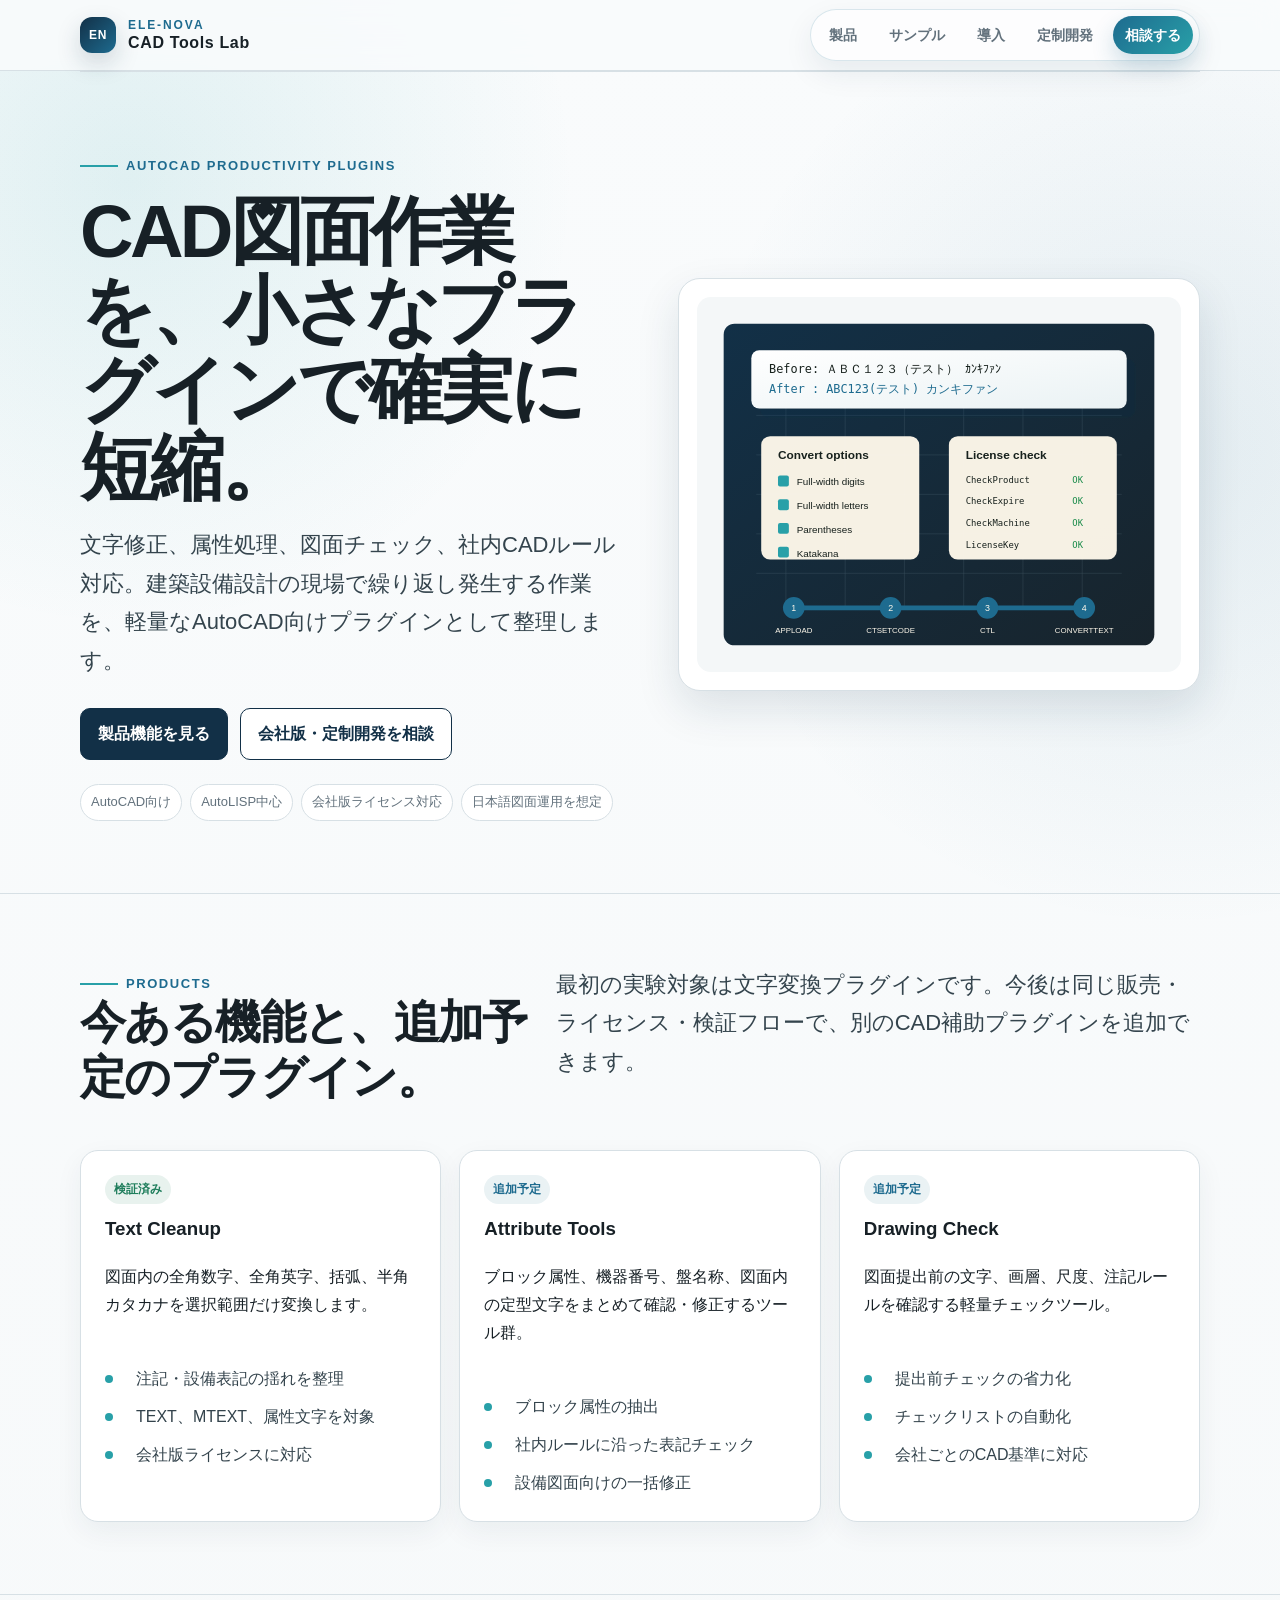
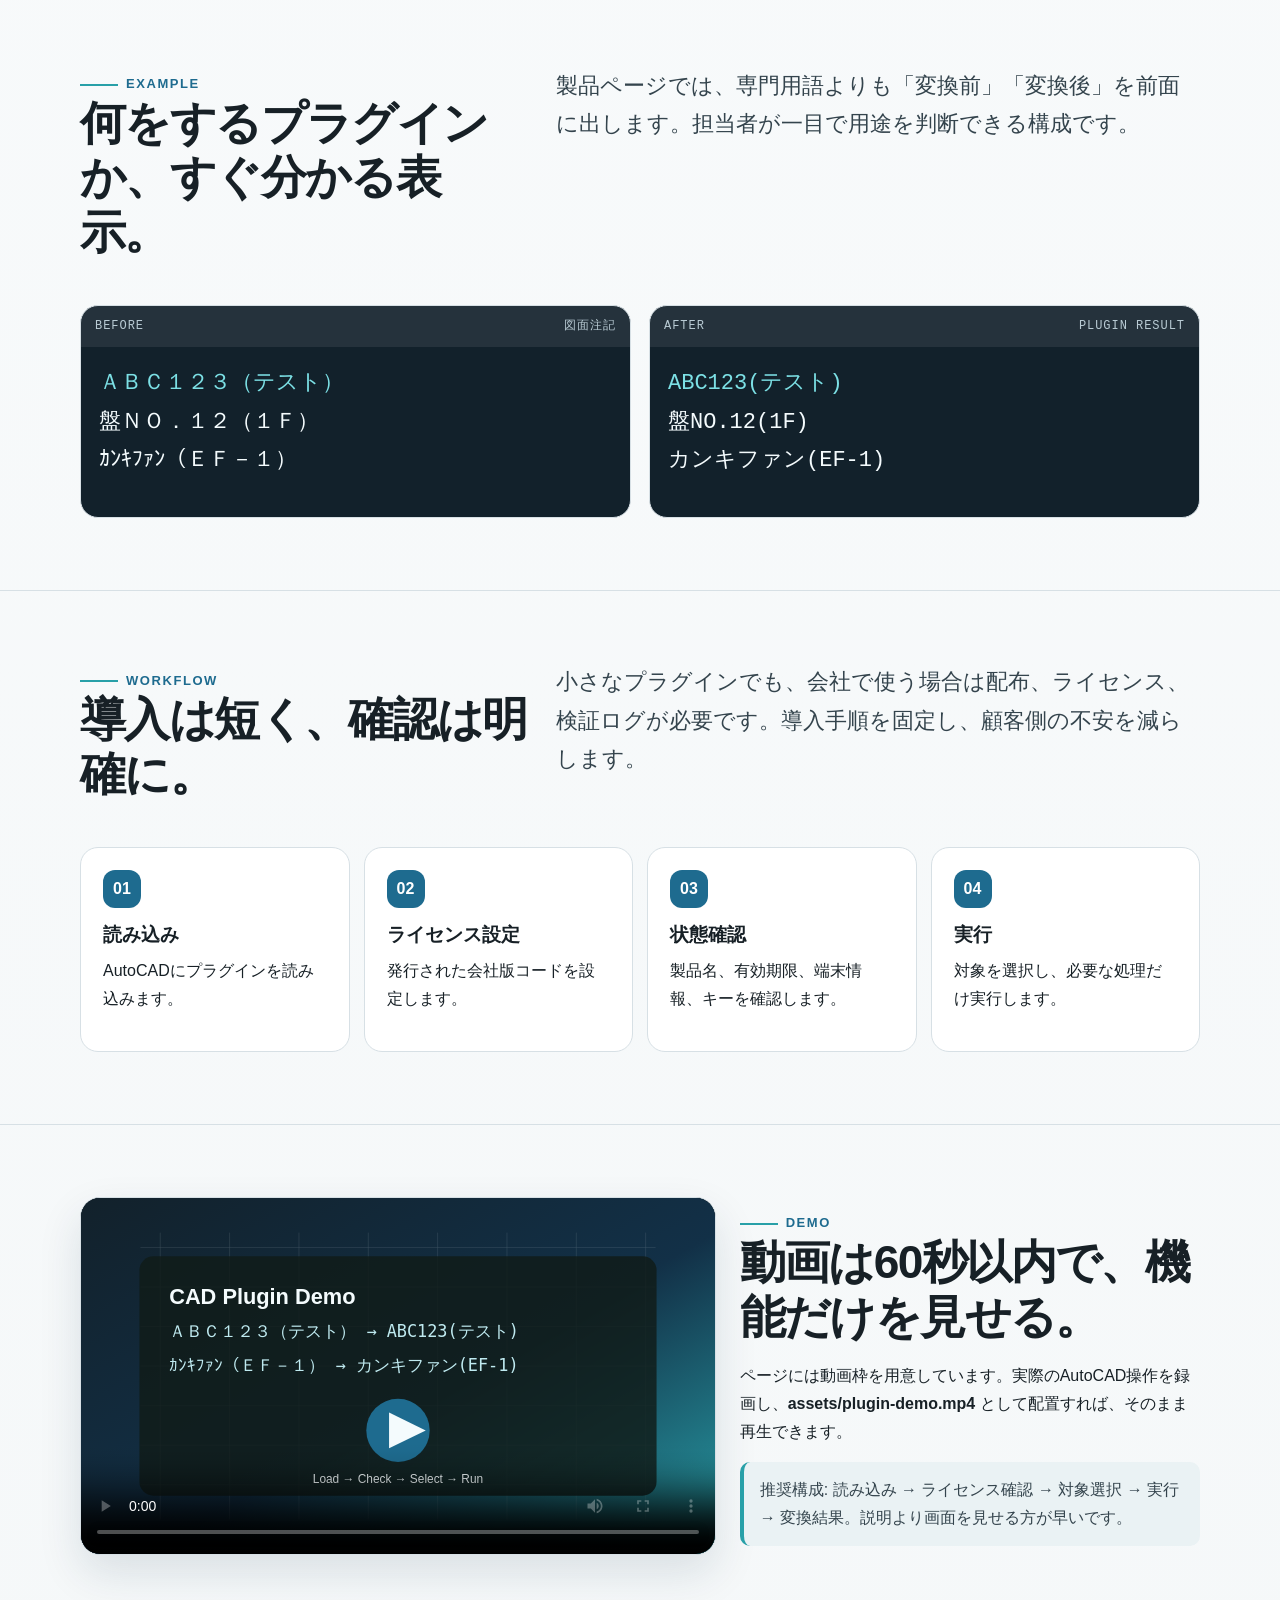
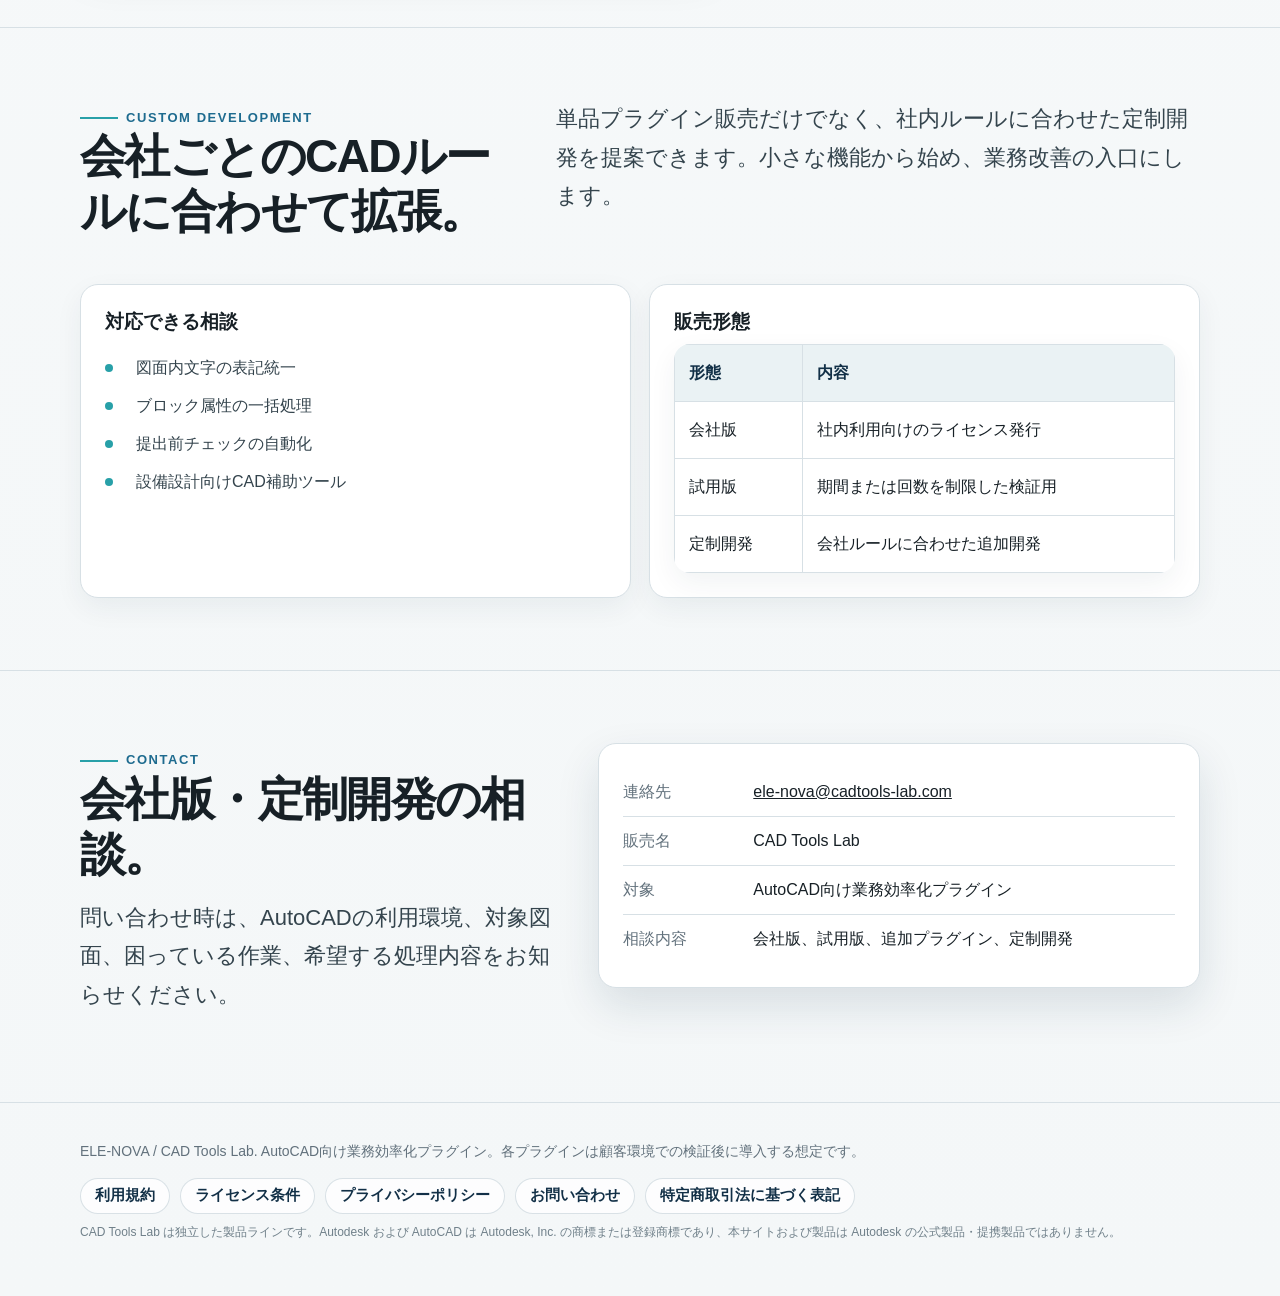
==== index.html @ 41419b88 "Add files via upload" ====
<!doctype html>
<html lang="ja">
<head>
  <meta charset="utf-8">
  <meta name="viewport" content="width=device-width, initial-scale=1">
  <title>CAD Tools Lab | AutoCAD業務効率化プラグイン</title>
  <meta name="description" content="AutoCAD図面作業を効率化する小型プラグイン群。文字変換、属性処理、図面チェック、社内CADルール対応のカスタム開発に対応します。">
  <style>
    :root {
      --bg: #f4f7f8;
      --panel: #ffffff;
      --ink: #172026;
      --muted: #62717c;
      --line: #d7e0e5;
      --navy: #123047;
      --blue: #1e6b8f;
      --cyan: #28a0a8;
      --slate: #23313a;
      --soft: #eaf2f4;
      --ok: #1e7d5b;
      --shadow: 0 18px 44px rgba(18, 48, 71, .12);
    }

    * { box-sizing: border-box; }
    html { scroll-behavior: smooth; }
    body {
      margin: 0;
      color: var(--ink);
      background:
        radial-gradient(circle at 10% 4%, rgba(40, 160, 168, .12), transparent 28rem),
        radial-gradient(circle at 92% 10%, rgba(30, 107, 143, .10), transparent 30rem),
        linear-gradient(180deg, #f9fbfc 0%, var(--bg) 100%);
      font-family: "Yu Gothic", "BIZ UDPGothic", "Hiragino Kaku Gothic ProN", sans-serif;
      line-height: 1.75;
    }

    a { color: inherit; }
    .shell { width: min(1120px, calc(100% - 36px)); margin: 0 auto; }

    header {
      position: sticky;
      top: 0;
      z-index: 10;
      background: rgba(249, 251, 252, .88);
      backdrop-filter: blur(14px);
      border-bottom: 1px solid var(--line);
    }
    .header-inner {
      min-height: 70px;
      display: flex;
      align-items: center;
      justify-content: space-between;
      gap: 20px;
    }
    .brand {
      display: inline-flex;
      align-items: center;
      gap: 12px;
      text-decoration: none;
      font-weight: 800;
      letter-spacing: .04em;
    }
    .mark {
      width: 36px;
      height: 36px;
      display: grid;
      place-items: center;
      color: white;
      background: linear-gradient(135deg, var(--navy), var(--blue));
      border-radius: 12px;
      font-size: 12px;
      box-shadow: 0 10px 24px rgba(18, 48, 71, .18);
    }
    .brand-text {
      display: grid;
      gap: 1px;
      line-height: 1.2;
    }
    .brand-parent {
      color: var(--blue);
      font-size: 12px;
      font-weight: 900;
      letter-spacing: .16em;
      text-transform: uppercase;
    }
    .brand-product {
      color: var(--ink);
      font-size: 16px;
      font-weight: 900;
    }
    nav {
      display: flex;
      align-items: center;
      gap: 8px;
      padding: 6px;
      border: 1px solid rgba(30, 107, 143, .16);
      border-radius: 999px;
      background: rgba(255, 255, 255, .72);
      box-shadow: 0 12px 30px rgba(18, 48, 71, .08);
      font-size: 14px;
    }
    nav a {
      display: inline-flex;
      align-items: center;
      min-height: 34px;
      padding: 7px 12px;
      border-radius: 999px;
      text-decoration: none;
      color: var(--muted);
      font-weight: 800;
      transition: background .16s ease, color .16s ease, box-shadow .16s ease;
    }
    nav a:hover {
      color: var(--navy);
      background: var(--soft);
    }
    nav a.nav-cta {
      color: white;
      background: linear-gradient(135deg, var(--blue), var(--cyan));
      box-shadow: 0 10px 22px rgba(30, 107, 143, .22);
    }
    nav a.nav-cta:hover {
      color: white;
      background: linear-gradient(135deg, var(--navy), var(--blue));
    }

    .hero {
      display: grid;
      grid-template-columns: 1.03fr .97fr;
      gap: 44px;
      align-items: center;
      padding: 76px 0 72px;
    }
    .eyebrow {
      display: inline-flex;
      gap: 8px;
      align-items: center;
      color: var(--blue);
      font-size: 13px;
      font-weight: 800;
      letter-spacing: .12em;
      text-transform: uppercase;
    }
    .eyebrow:before {
      content: "";
      width: 38px;
      height: 2px;
      background: var(--cyan);
    }
    h1 {
      margin: 16px 0 18px;
      font-size: clamp(38px, 5.8vw, 76px);
      line-height: 1.06;
      letter-spacing: -.05em;
    }
    h2 {
      margin: 0 0 18px;
      font-size: clamp(28px, 3.6vw, 48px);
      line-height: 1.18;
      letter-spacing: -.035em;
    }
    h3 { margin: 0 0 8px; line-height: 1.42; }
    p { margin: 0 0 16px; }
    .lead {
      max-width: 720px;
      color: #34444d;
      font-size: clamp(17px, 2vw, 22px);
    }
    .actions {
      display: flex;
      flex-wrap: wrap;
      gap: 12px;
      margin-top: 28px;
    }
    .button {
      display: inline-flex;
      align-items: center;
      justify-content: center;
      min-height: 46px;
      padding: 11px 17px;
      border: 1px solid var(--navy);
      border-radius: 10px;
      text-decoration: none;
      font-weight: 700;
      background: white;
      color: var(--navy);
    }
    .button.primary {
      color: white;
      background: var(--navy);
    }
    .button:hover { box-shadow: var(--shadow); transform: translateY(-1px); }

    .visual {
      padding: 18px;
      border: 1px solid var(--line);
      border-radius: 22px;
      background: var(--panel);
      box-shadow: var(--shadow);
    }
    .visual img { display: block; width: 100%; height: auto; }

    .badges {
      display: flex;
      flex-wrap: wrap;
      gap: 8px;
      margin-top: 24px;
    }
    .badge {
      padding: 6px 10px;
      border: 1px solid var(--line);
      border-radius: 999px;
      background: white;
      color: var(--muted);
      font-size: 13px;
    }

    section {
      padding: 72px 0;
      border-top: 1px solid var(--line);
    }
    .section-head {
      display: grid;
      grid-template-columns: .82fr 1.18fr;
      gap: 28px;
      align-items: start;
      margin-bottom: 28px;
    }
    .grid-3 {
      display: grid;
      grid-template-columns: repeat(3, 1fr);
      gap: 18px;
    }
    .grid-2 {
      display: grid;
      grid-template-columns: repeat(2, 1fr);
      gap: 18px;
    }
    .card {
      padding: 24px;
      border: 1px solid var(--line);
      border-radius: 18px;
      background: var(--panel);
      box-shadow: 0 10px 28px rgba(18, 48, 71, .06);
    }
    .product-card {
      min-height: 245px;
      display: grid;
      align-content: start;
      gap: 12px;
    }
    .status {
      display: inline-flex;
      width: fit-content;
      padding: 4px 9px;
      border-radius: 999px;
      background: var(--soft);
      color: var(--blue);
      font-size: 12px;
      font-weight: 800;
    }
    .status.ready {
      background: rgba(30, 125, 91, .1);
      color: var(--ok);
    }
    .list {
      display: grid;
      gap: 10px;
      margin: 18px 0 0;
      padding: 0;
      list-style: none;
    }
    .list li {
      display: grid;
      grid-template-columns: 22px 1fr;
      gap: 9px;
      color: #33434c;
    }
    .list li:before {
      content: "";
      width: 8px;
      height: 8px;
      margin-top: 10px;
      border-radius: 50%;
      background: var(--cyan);
    }

    .compare {
      display: grid;
      grid-template-columns: 1fr 1fr;
      gap: 18px;
    }
    .sample {
      overflow: hidden;
      border: 1px solid var(--line);
      border-radius: 18px;
      background: #12212b;
      color: #f4fbfd;
      font-family: Consolas, "Yu Gothic", monospace;
    }
    .sample-head {
      display: flex;
      justify-content: space-between;
      padding: 10px 14px;
      background: rgba(255,255,255,.08);
      color: #b9cbd4;
      font-size: 12px;
      text-transform: uppercase;
      letter-spacing: .08em;
    }
    .sample-body {
      min-height: 170px;
      padding: 18px;
      font-size: clamp(16px, 2vw, 22px);
      white-space: pre-wrap;
    }
    .accent { color: #7ce0e5; }

    .steps {
      display: grid;
      grid-template-columns: repeat(4, 1fr);
      gap: 14px;
      counter-reset: step;
    }
    .step {
      position: relative;
      padding: 22px;
      border: 1px solid var(--line);
      border-radius: 18px;
      background: white;
      counter-increment: step;
    }
    .step:before {
      content: "0" counter(step);
      display: inline-grid;
      place-items: center;
      width: 38px;
      height: 38px;
      margin-bottom: 14px;
      border-radius: 12px;
      color: white;
      background: var(--blue);
      font-weight: 800;
    }

    .video-row {
      display: grid;
      grid-template-columns: 1.16fr .84fr;
      gap: 24px;
      align-items: center;
    }
    .video-box {
      overflow: hidden;
      border: 1px solid var(--line);
      border-radius: 20px;
      background: #10202a;
      box-shadow: var(--shadow);
    }
    video {
      display: block;
      width: 100%;
      aspect-ratio: 16 / 9;
      background: #10202a;
    }
    .note {
      padding: 14px 16px;
      border-left: 4px solid var(--cyan);
      background: var(--soft);
      border-radius: 10px;
      color: #34444d;
    }

    table {
      width: 100%;
      border-collapse: collapse;
      overflow: hidden;
      border-radius: 16px;
      background: white;
      box-shadow: 0 10px 28px rgba(18, 48, 71, .06);
    }
    th, td {
      padding: 14px;
      border: 1px solid var(--line);
      text-align: left;
      vertical-align: top;
    }
    th { background: var(--soft); color: var(--navy); }

    .contact {
      display: grid;
      grid-template-columns: .9fr 1.1fr;
      gap: 26px;
      align-items: start;
    }
    .contact-box {
      padding: 24px;
      border: 1px solid var(--line);
      border-radius: 18px;
      background: white;
      box-shadow: var(--shadow);
    }
    .contact-line {
      display: grid;
      grid-template-columns: 118px 1fr;
      gap: 12px;
      padding: 10px 0;
      border-bottom: 1px solid var(--line);
    }
    .contact-line:last-child { border-bottom: 0; }
    .label { color: var(--muted); }

    footer {
      padding: 36px 0 54px;
      color: var(--muted);
      border-top: 1px solid var(--line);
      font-size: 14px;
    }
    .legal-note {
      margin-top: 8px;
      font-size: 12px;
      color: #70808a;
      line-height: 1.7;
    }

    .footer-links {
      display: flex;
      flex-wrap: wrap;
      gap: 10px;
      margin-top: 14px;
    }

    .footer-links a {
      display: inline-flex;
      align-items: center;
      min-height: 36px;
      padding: 0 14px;
      border-radius: 999px;
      border: 1px solid rgba(215, 224, 229, .95);
      background: rgba(255, 255, 255, .78);
      text-decoration: none;
      color: var(--navy);
      font-weight: 700;
      font-size: .92rem;
    }

    @media (max-width: 900px) {
      .header-inner { align-items: flex-start; flex-direction: column; padding: 14px 0; }
      nav { flex-wrap: wrap; }
      .hero,
      .section-head,
      .grid-3,
      .grid-2,
      .compare,
      .steps,
      .video-row,
      .contact { grid-template-columns: 1fr; }
      .hero { padding-top: 48px; }
      .visual, .video-box, .contact-box { box-shadow: 0 12px 30px rgba(18,48,71,.10); }
    }
  </style>
</head>
<body>
  <header>
    <div class="shell header-inner">
      <a class="brand" href="#top" aria-label="Top">
        <span class="mark">EN</span>
        <span class="brand-text">
          <span class="brand-parent">ELE-NOVA</span>
          <span class="brand-product">CAD Tools Lab</span>
        </span>
      </a>
      <nav aria-label="Main navigation">
        <a href="#products">製品</a>
        <a href="#sample">サンプル</a>
        <a href="#workflow">導入</a>
        <a href="#custom">定制開発</a>
        <a class="nav-cta" href="#contact">相談する</a>
      </nav>
    </div>
  </header>

  <main id="top">
    <section class="hero shell">
      <div>
        <span class="eyebrow">AutoCAD Productivity Plugins</span>
        <h1>CAD図面作業を、小さなプラグインで確実に短縮。</h1>
        <p class="lead">文字修正、属性処理、図面チェック、社内CADルール対応。建築設備設計の現場で繰り返し発生する作業を、軽量なAutoCAD向けプラグインとして整理します。</p>
        <div class="actions">
          <a class="button primary" href="#products">製品機能を見る</a>
          <a class="button" href="#contact">会社版・定制開発を相談</a>
        </div>
        <div class="badges">
          <span class="badge">AutoCAD向け</span>
          <span class="badge">AutoLISP中心</span>
          <span class="badge">会社版ライセンス対応</span>
          <span class="badge">日本語図面運用を想定</span>
        </div>
      </div>
      <div class="visual">
        <img src="assets/hero-dashboard.svg" alt="CAD Tools Lab のプラグイン機能イメージ">
      </div>
    </section>

    <section id="products">
      <div class="shell">
        <div class="section-head">
          <div>
            <span class="eyebrow">Products</span>
            <h2>今ある機能と、追加予定のプラグイン。</h2>
          </div>
          <p class="lead">最初の実験対象は文字変換プラグインです。今後は同じ販売・ライセンス・検証フローで、別のCAD補助プラグインを追加できます。</p>
        </div>
        <div class="grid-3">
          <article class="card product-card">
            <span class="status ready">検証済み</span>
            <h3>Text Cleanup</h3>
            <p>図面内の全角数字、全角英字、括弧、半角カタカナを選択範囲だけ変換します。</p>
            <ul class="list">
              <li>注記・設備表記の揺れを整理</li>
              <li>TEXT、MTEXT、属性文字を対象</li>
              <li>会社版ライセンスに対応</li>
            </ul>
          </article>
          <article class="card product-card">
            <span class="status">追加予定</span>
            <h3>Attribute Tools</h3>
            <p>ブロック属性、機器番号、盤名称、図面内の定型文字をまとめて確認・修正するツール群。</p>
            <ul class="list">
              <li>ブロック属性の抽出</li>
              <li>社内ルールに沿った表記チェック</li>
              <li>設備図面向けの一括修正</li>
            </ul>
          </article>
          <article class="card product-card">
            <span class="status">追加予定</span>
            <h3>Drawing Check</h3>
            <p>図面提出前の文字、画層、尺度、注記ルールを確認する軽量チェックツール。</p>
            <ul class="list">
              <li>提出前チェックの省力化</li>
              <li>チェックリストの自動化</li>
              <li>会社ごとのCAD基準に対応</li>
            </ul>
          </article>
        </div>
      </div>
    </section>

    <section id="sample">
      <div class="shell">
        <div class="section-head">
          <div>
            <span class="eyebrow">Example</span>
            <h2>何をするプラグインか、すぐ分かる表示。</h2>
          </div>
          <p class="lead">製品ページでは、専門用語よりも「変換前」「変換後」を前面に出します。担当者が一目で用途を判断できる構成です。</p>
        </div>
        <div class="compare">
          <div class="sample">
            <div class="sample-head"><span>Before</span><span>図面注記</span></div>
            <div class="sample-body"><span class="accent">ＡＢＣ１２３（テスト）</span>
盤ＮＯ．１２（１Ｆ）
ｶﾝｷﾌｧﾝ（ＥＦ－１）</div>
          </div>
          <div class="sample">
            <div class="sample-head"><span>After</span><span>Plugin result</span></div>
            <div class="sample-body"><span class="accent">ABC123(テスト)</span>
盤NO.12(1F)
カンキファン(EF-1)</div>
          </div>
        </div>
      </div>
    </section>

    <section id="workflow">
      <div class="shell">
        <div class="section-head">
          <div>
            <span class="eyebrow">Workflow</span>
            <h2>導入は短く、確認は明確に。</h2>
          </div>
          <p class="lead">小さなプラグインでも、会社で使う場合は配布、ライセンス、検証ログが必要です。導入手順を固定し、顧客側の不安を減らします。</p>
        </div>
        <div class="steps">
          <div class="step">
            <h3>読み込み</h3>
            <p>AutoCADにプラグインを読み込みます。</p>
          </div>
          <div class="step">
            <h3>ライセンス設定</h3>
            <p>発行された会社版コードを設定します。</p>
          </div>
          <div class="step">
            <h3>状態確認</h3>
            <p>製品名、有効期限、端末情報、キーを確認します。</p>
          </div>
          <div class="step">
            <h3>実行</h3>
            <p>対象を選択し、必要な処理だけ実行します。</p>
          </div>
        </div>
      </div>
    </section>

    <section id="demo">
      <div class="shell video-row">
        <div class="video-box">
          <video controls preload="metadata" poster="assets/demo-poster.svg">
            <source src="assets/plugin-demo.mp4" type="video/mp4">
            お使いのブラウザは動画表示に対応していません。
          </video>
        </div>
        <div>
          <span class="eyebrow">Demo</span>
          <h2>動画は60秒以内で、機能だけを見せる。</h2>
          <p>ページには動画枠を用意しています。実際のAutoCAD操作を録画し、<strong>assets/plugin-demo.mp4</strong> として配置すれば、そのまま再生できます。</p>
          <div class="note">推奨構成: 読み込み → ライセンス確認 → 対象選択 → 実行 → 変換結果。説明より画面を見せる方が早いです。</div>
        </div>
      </div>
    </section>

    <section id="custom">
      <div class="shell">
        <div class="section-head">
          <div>
            <span class="eyebrow">Custom Development</span>
            <h2>会社ごとのCADルールに合わせて拡張。</h2>
          </div>
          <p class="lead">単品プラグイン販売だけでなく、社内ルールに合わせた定制開発を提案できます。小さな機能から始め、業務改善の入口にします。</p>
        </div>
        <div class="grid-2">
          <div class="card">
            <h3>対応できる相談</h3>
            <ul class="list">
              <li>図面内文字の表記統一</li>
              <li>ブロック属性の一括処理</li>
              <li>提出前チェックの自動化</li>
              <li>設備設計向けCAD補助ツール</li>
            </ul>
          </div>
          <div class="card">
            <h3>販売形態</h3>
            <table>
              <tr><th>形態</th><th>内容</th></tr>
              <tr><td>会社版</td><td>社内利用向けのライセンス発行</td></tr>
              <tr><td>試用版</td><td>期間または回数を制限した検証用</td></tr>
              <tr><td>定制開発</td><td>会社ルールに合わせた追加開発</td></tr>
            </table>
          </div>
        </div>
      </div>
    </section>

    <section id="contact">
      <div class="shell contact">
        <div>
          <span class="eyebrow">Contact</span>
          <h2>会社版・定制開発の相談。</h2>
          <p class="lead">問い合わせ時は、AutoCADの利用環境、対象図面、困っている作業、希望する処理内容をお知らせください。</p>
        </div>
        <div class="contact-box">
          <div class="contact-line">
            <span class="label">連絡先</span>
            <span><a href="mailto:ele-nova@cadtools-lab.com">ele-nova@cadtools-lab.com</a></span>
          </div>
          <div class="contact-line">
            <span class="label">販売名</span>
            <span>CAD Tools Lab</span>
          </div>
          <div class="contact-line">
            <span class="label">対象</span>
            <span>AutoCAD向け業務効率化プラグイン</span>
          </div>
          <div class="contact-line">
            <span class="label">相談内容</span>
            <span>会社版、試用版、追加プラグイン、定制開発</span>
          </div>
        </div>
      </div>
    </section>
  </main>

  <footer>
    <div class="shell">
      <div>ELE-NOVA / CAD Tools Lab. AutoCAD向け業務効率化プラグイン。各プラグインは顧客環境での検証後に導入する想定です。</div>
      <div class="footer-links">
        <a href="terms.html">利用規約</a>
        <a href="license.html">ライセンス条件</a>
        <a href="privacy.html">プライバシーポリシー</a>
        <a href="contact.html">お問い合わせ</a>
        <a href="tokutei.html">特定商取引法に基づく表記</a>
      </div>
      <div class="legal-note">CAD Tools Lab は独立した製品ラインです。Autodesk および AutoCAD は Autodesk, Inc. の商標または登録商標であり、本サイトおよび製品は Autodesk の公式製品・提携製品ではありません。</div>
    </div>
  </footer>
</body>
</html>
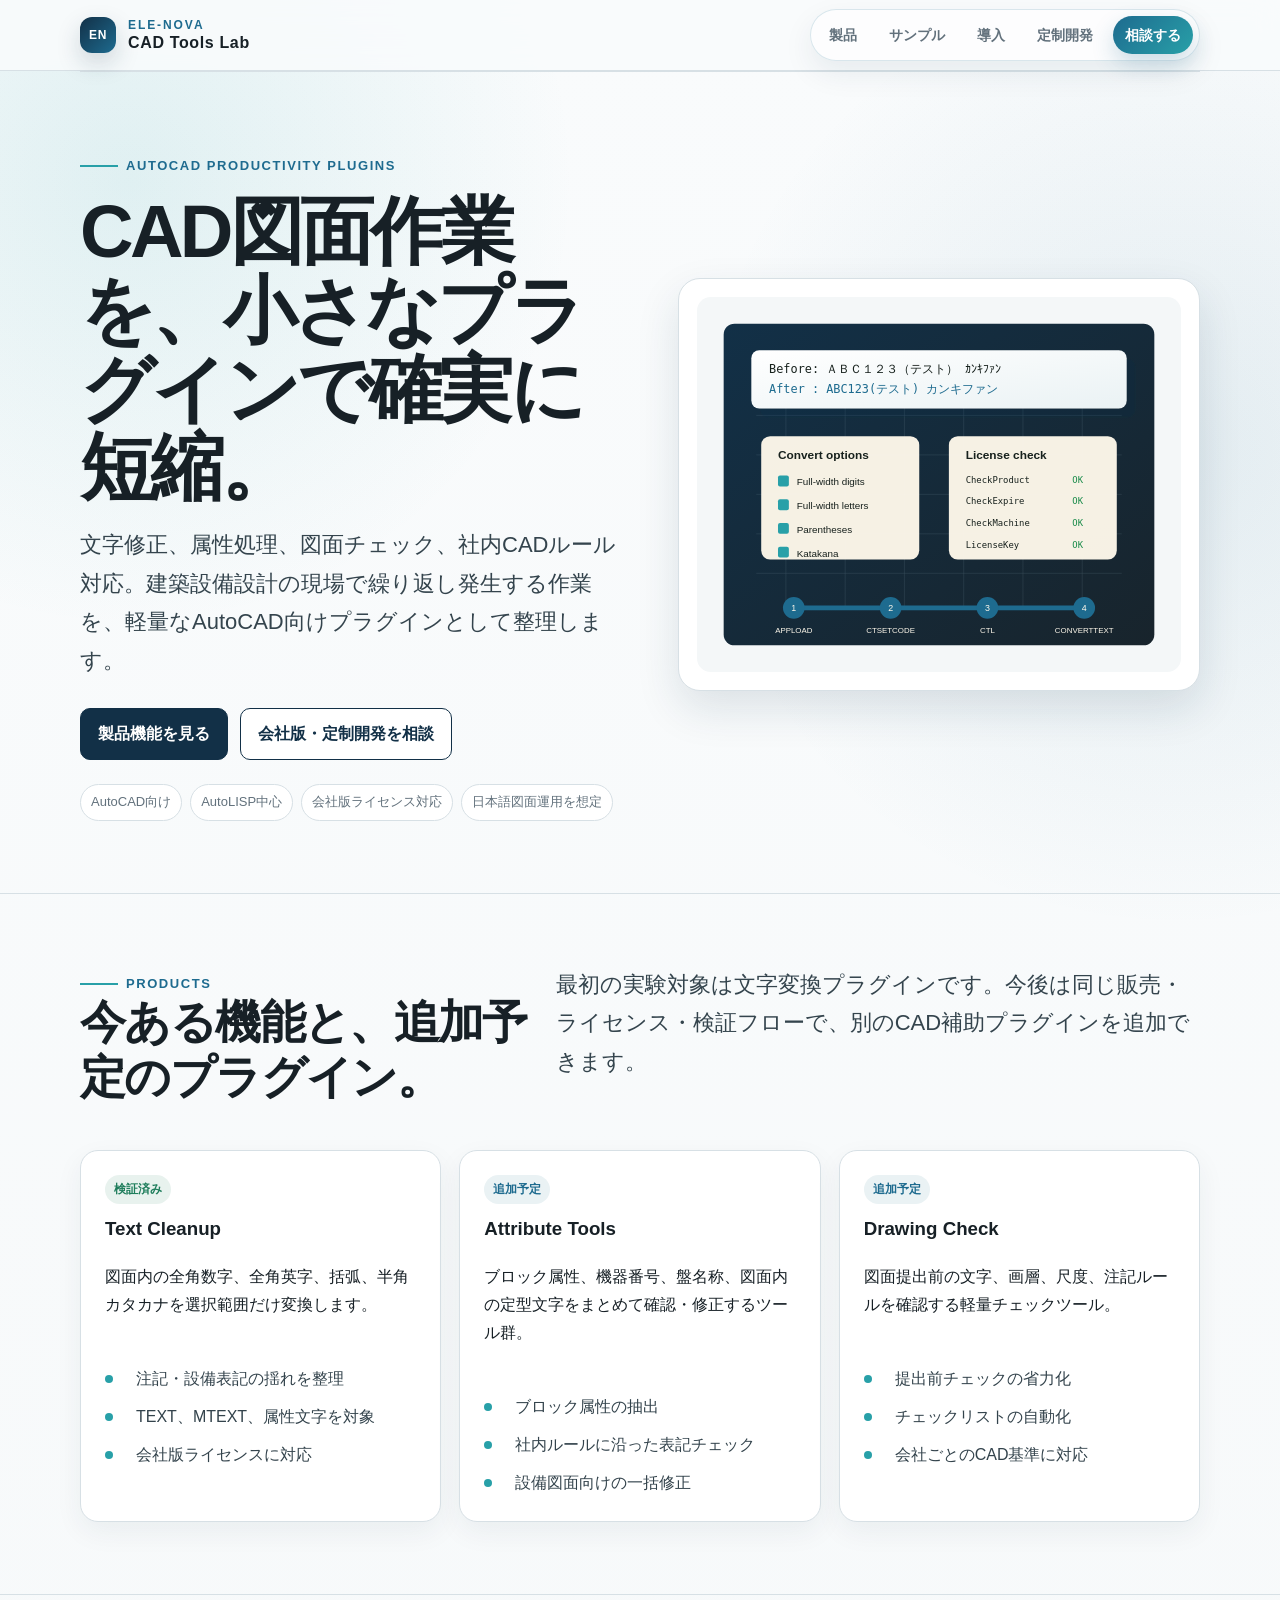
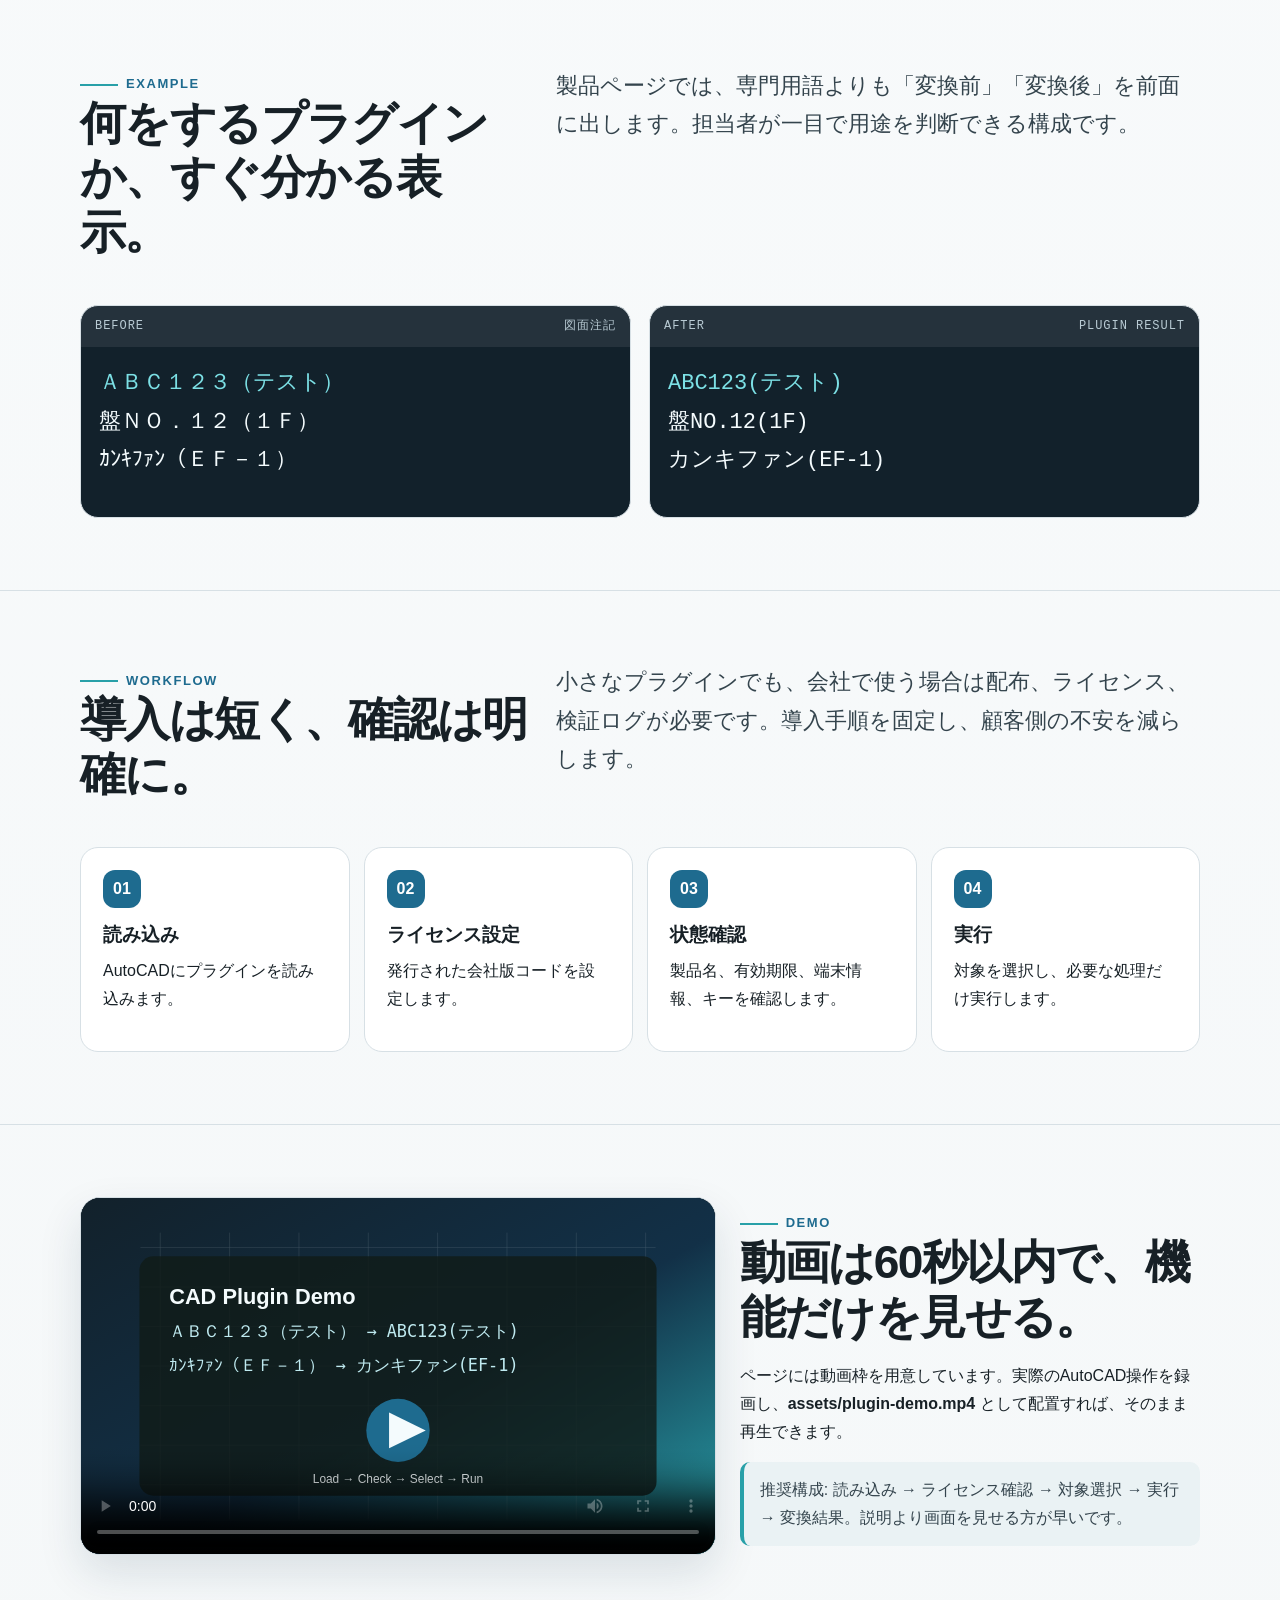
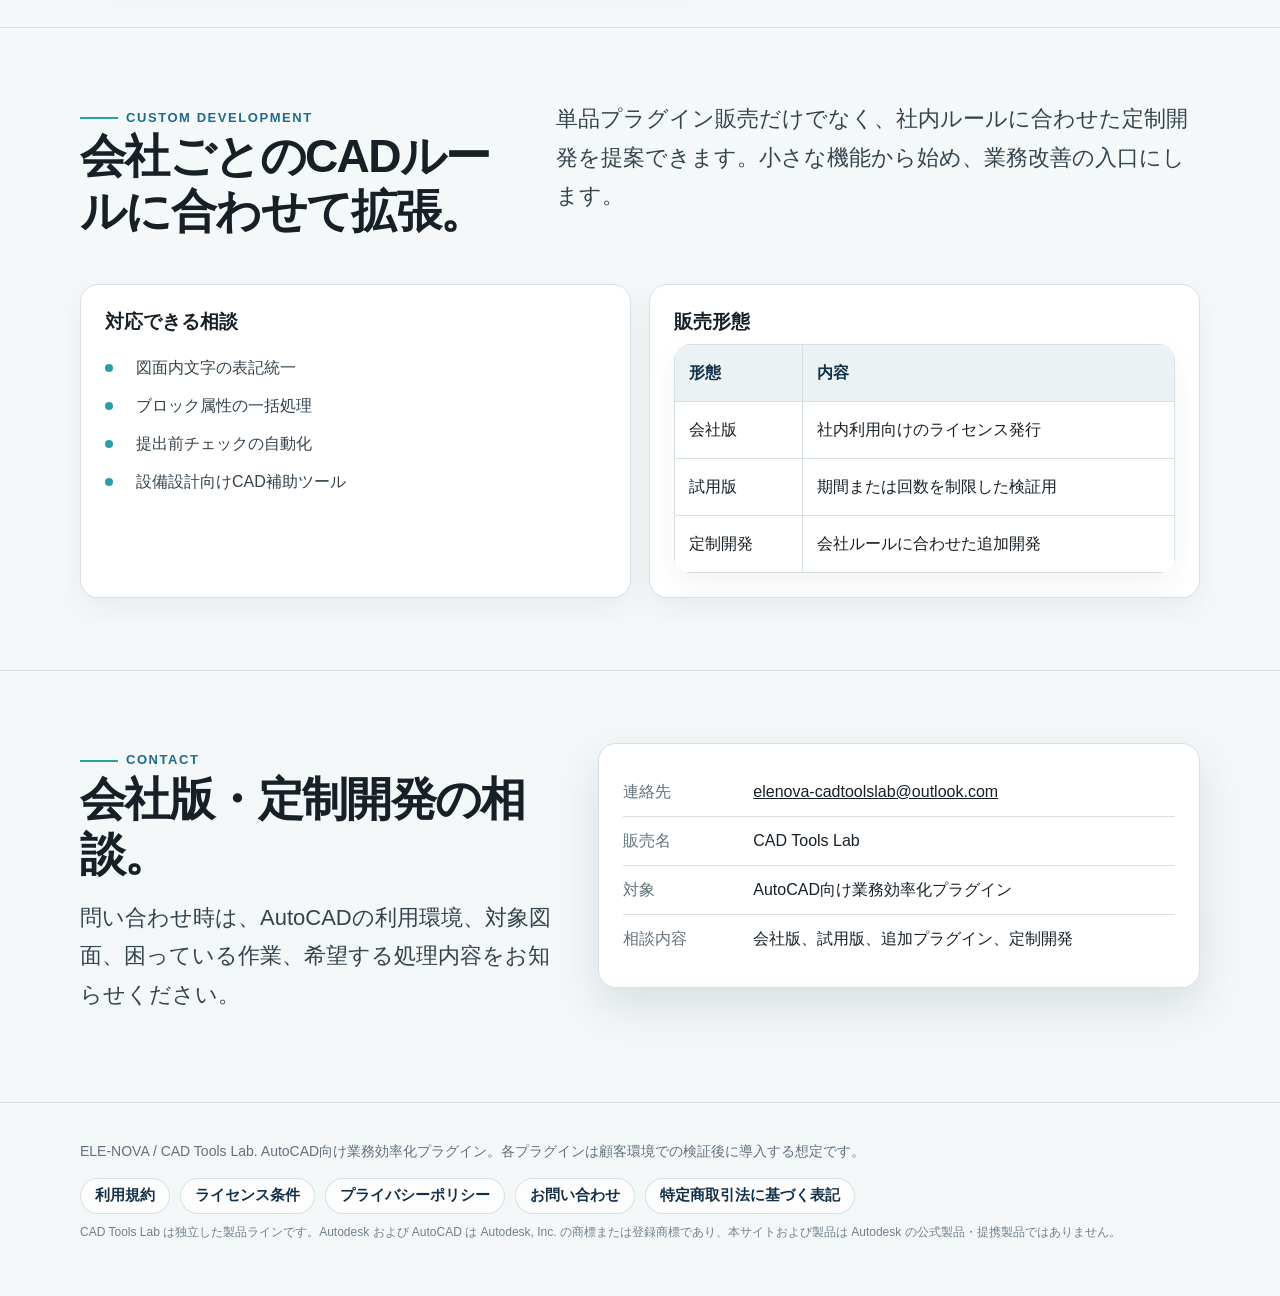
==== commit bc83dd10: "Add files via upload" ====
--- a/index.html
+++ b/index.html
@@ -660,7 +660,7 @@
         <div class="contact-box">
           <div class="contact-line">
             <span class="label">連絡先</span>
-            <span><a href="mailto:ele-nova@cadtools-lab.com">ele-nova@cadtools-lab.com</a></span>
+            <span><a href="mailto:elenova-cadtoolslab@outlook.com">elenova-cadtoolslab@outlook.com</a></span>
           </div>
           <div class="contact-line">
             <span class="label">販売名</span>
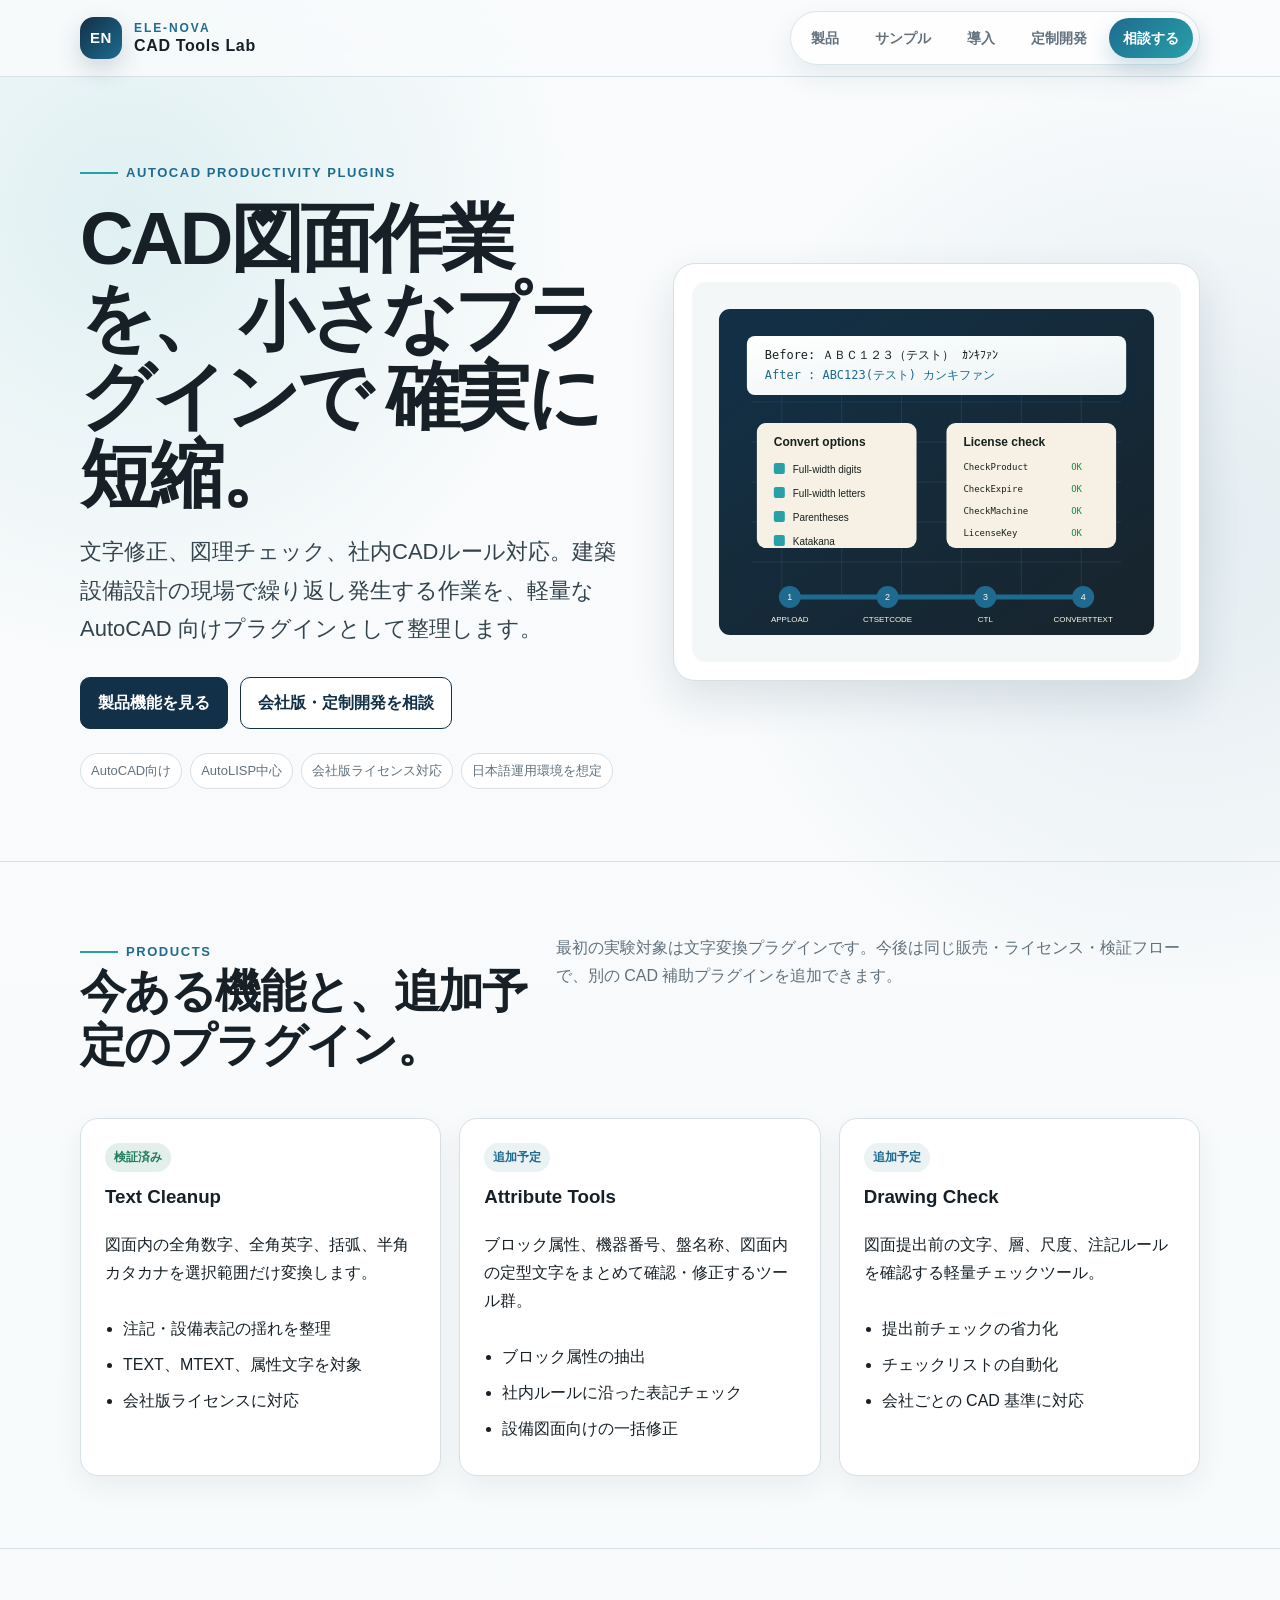
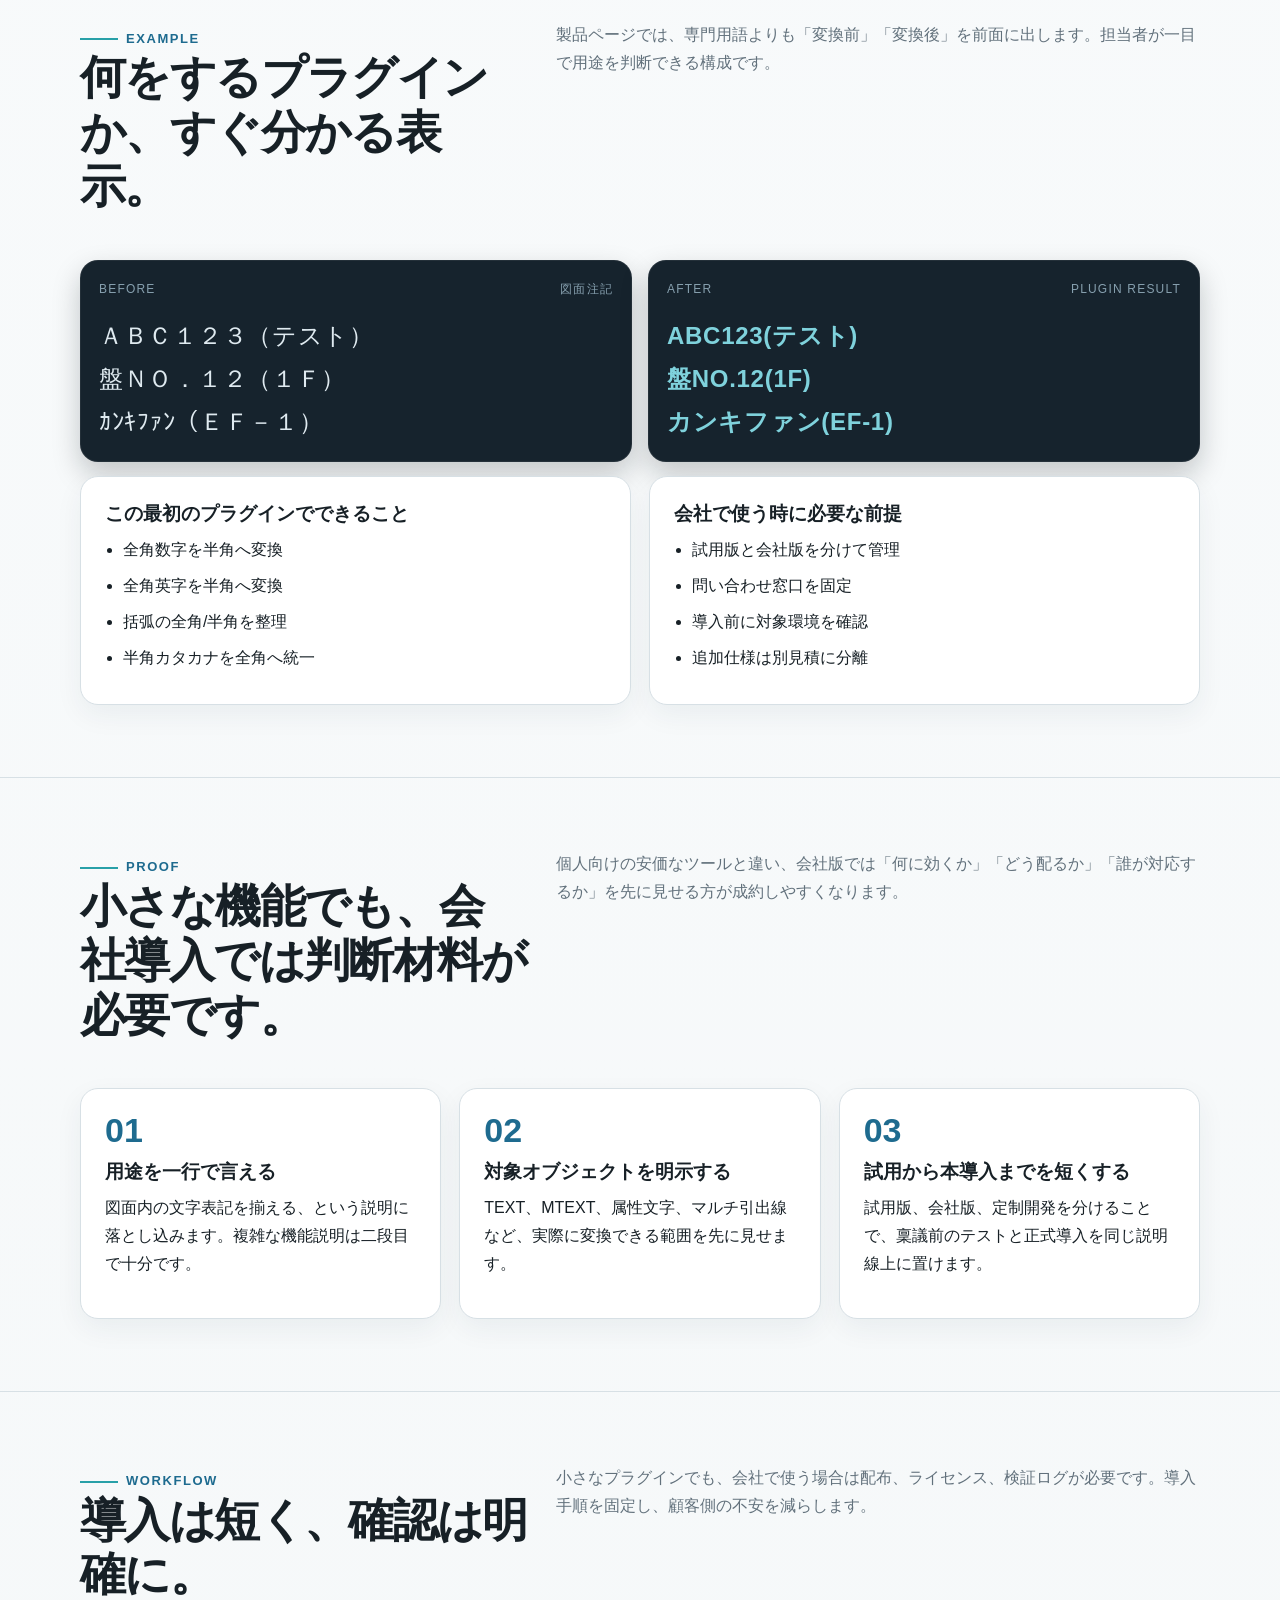
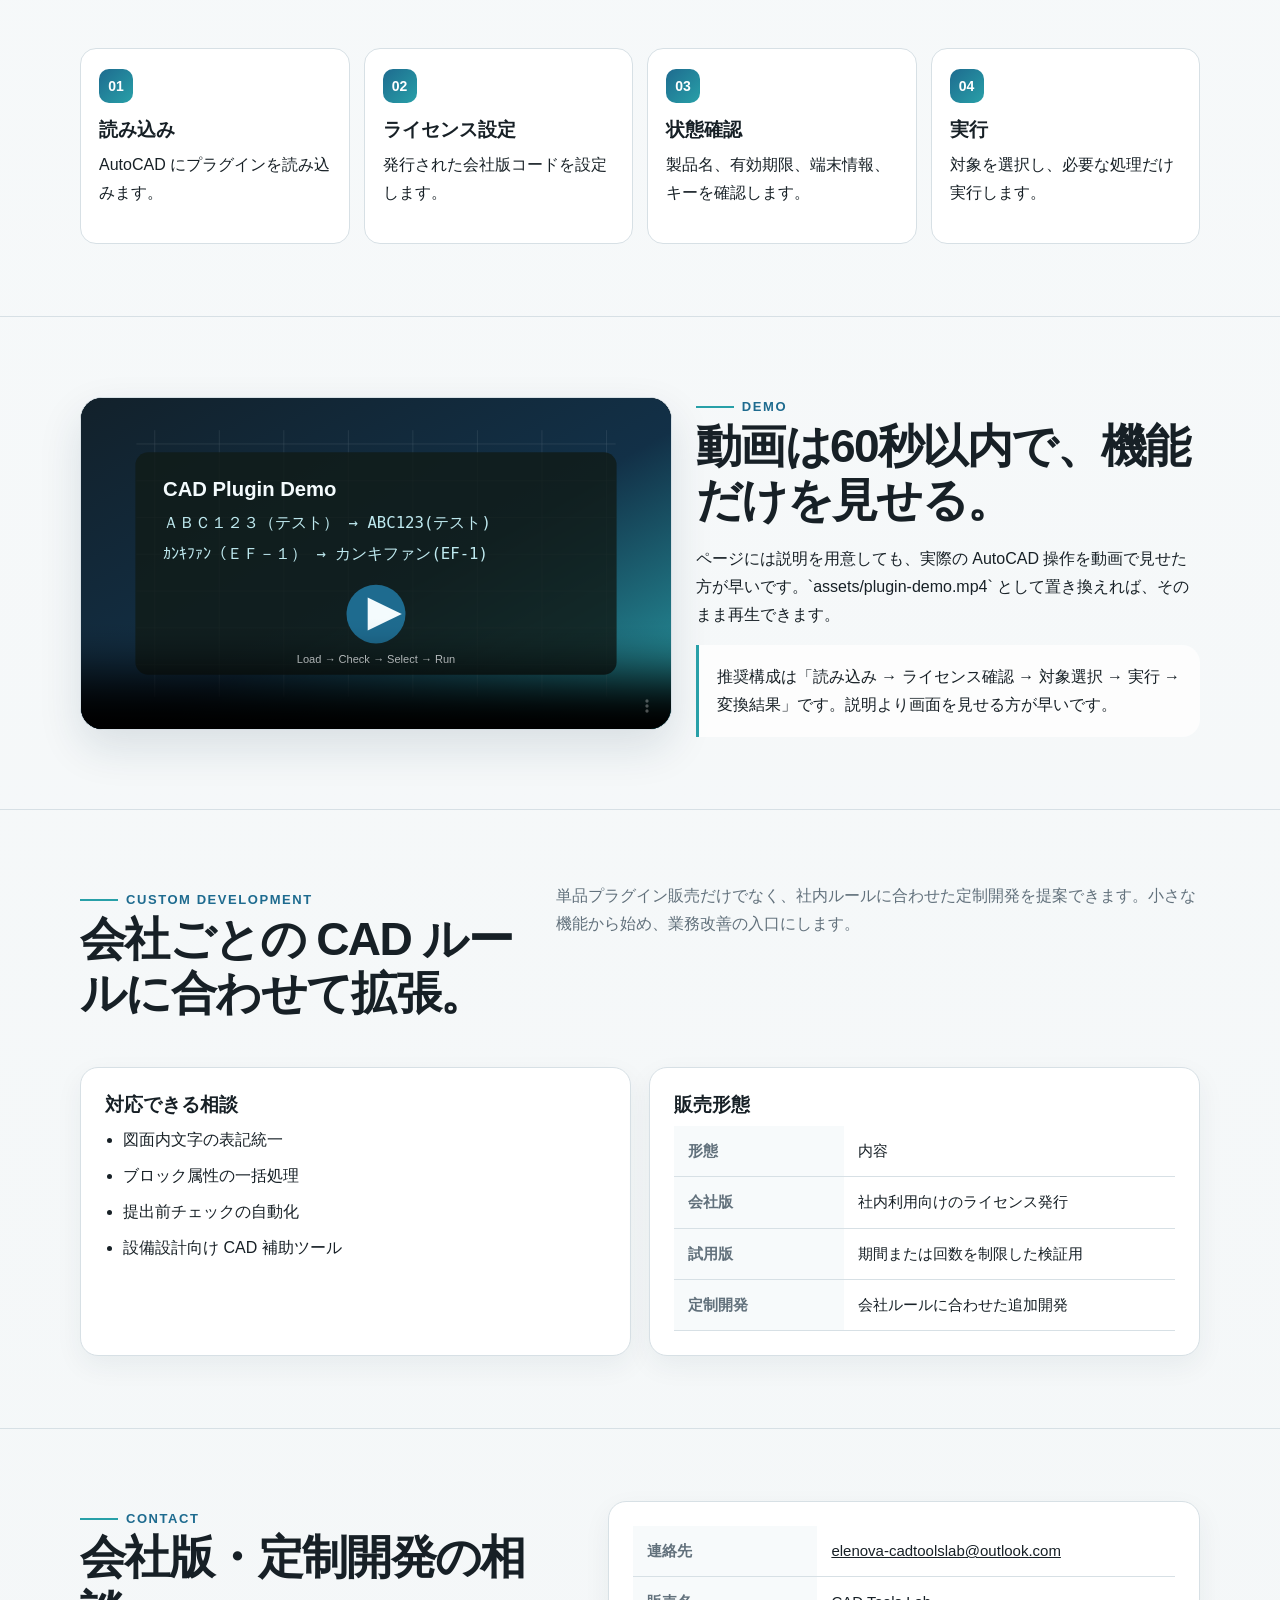
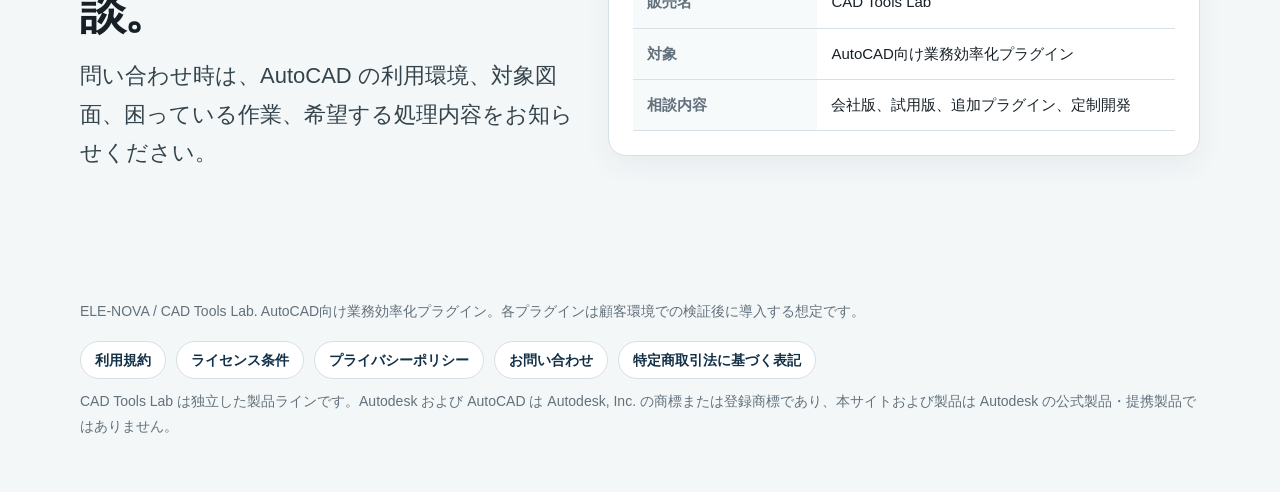
==== commit 55b7622c: "Add files via upload" ====
--- a/index.html
+++ b/index.html
@@ -3,8 +3,8 @@
 <head>
   <meta charset="utf-8">
   <meta name="viewport" content="width=device-width, initial-scale=1">
-  <title>CAD Tools Lab | AutoCAD業務効率化プラグイン</title>
-  <meta name="description" content="AutoCAD図面作業を効率化する小型プラグイン群。文字変換、属性処理、図面チェック、社内CADルール対応のカスタム開発に対応します。">
+  <title>CAD Tools Lab | AutoCAD向け業務効率化プラグイン</title>
+  <meta name="description" content="ELE-NOVA / CAD Tools Lab。AutoCAD図面内の反復作業を、小さく実務的なプラグインで短縮します。試用版、会社版、定制開発に対応。">
   <style>
     :root {
       --bg: #f4f7f8;
@@ -46,7 +46,7 @@
       border-bottom: 1px solid var(--line);
     }
     .header-inner {
-      min-height: 70px;
+      min-height: 76px;
       display: flex;
       align-items: center;
       justify-content: space-between;
@@ -61,14 +61,14 @@
       letter-spacing: .04em;
     }
     .mark {
-      width: 36px;
-      height: 36px;
+      width: 42px;
+      height: 42px;
       display: grid;
       place-items: center;
       color: white;
       background: linear-gradient(135deg, var(--navy), var(--blue));
-      border-radius: 12px;
-      font-size: 12px;
+      border-radius: 14px;
+      font-size: 15px;
       box-shadow: 0 10px 24px rgba(18, 48, 71, .18);
     }
     .brand-text {
@@ -95,15 +95,15 @@
       padding: 6px;
       border: 1px solid rgba(30, 107, 143, .16);
       border-radius: 999px;
-      background: rgba(255, 255, 255, .72);
+      background: rgba(255, 255, 255, .78);
       box-shadow: 0 12px 30px rgba(18, 48, 71, .08);
       font-size: 14px;
     }
     nav a {
       display: inline-flex;
       align-items: center;
-      min-height: 34px;
-      padding: 7px 12px;
+      min-height: 36px;
+      padding: 8px 14px;
       border-radius: 999px;
       text-decoration: none;
       color: var(--muted);
@@ -126,10 +126,10 @@
 
     .hero {
       display: grid;
-      grid-template-columns: 1.03fr .97fr;
+      grid-template-columns: 1.02fr .98fr;
       gap: 44px;
       align-items: center;
-      padding: 76px 0 72px;
+      padding: 78px 0 72px;
     }
     .eyebrow {
       display: inline-flex;
@@ -244,7 +244,7 @@
       box-shadow: 0 10px 28px rgba(18, 48, 71, .06);
     }
     .product-card {
-      min-height: 245px;
+      min-height: 250px;
       display: grid;
       align-content: start;
       gap: 12px;
@@ -259,217 +259,223 @@
       font-size: 12px;
       font-weight: 800;
     }
-    .status.ready {
-      background: rgba(30, 125, 91, .1);
+    .status.live {
+      background: rgba(30, 125, 91, .12);
       color: var(--ok);
     }
-    .list {
-      display: grid;
-      gap: 10px;
-      margin: 18px 0 0;
+    .muted { color: var(--muted); }
+
+    .sample-block {
+      display: grid;
+      gap: 14px;
+    }
+    .sample-grid {
+      display: grid;
+      grid-template-columns: repeat(2, 1fr);
+      gap: 16px;
+    }
+    .sample-panel {
+      padding: 18px;
+      border-radius: 18px;
+      background: #16232d;
+      color: #dfeaf0;
+      border: 1px solid rgba(255, 255, 255, .06);
+      box-shadow: 0 12px 28px rgba(9, 17, 23, .22);
+    }
+    .sample-panel header {
+      position: static;
+      min-height: 0;
+      display: flex;
+      justify-content: space-between;
+      background: transparent;
+      backdrop-filter: none;
+      border: 0;
+      margin-bottom: 14px;
       padding: 0;
-      list-style: none;
-    }
-    .list li {
-      display: grid;
-      grid-template-columns: 22px 1fr;
-      gap: 9px;
-      color: #33434c;
-    }
-    .list li:before {
-      content: "";
-      width: 8px;
-      height: 8px;
-      margin-top: 10px;
-      border-radius: 50%;
-      background: var(--cyan);
-    }
-
-    .compare {
-      display: grid;
-      grid-template-columns: 1fr 1fr;
+      color: #87a0af;
+      font-size: 12px;
+      text-transform: uppercase;
+      letter-spacing: .1em;
+    }
+    .sample-text {
+      font-size: 24px;
+      line-height: 1.8;
+      letter-spacing: .03em;
+      white-space: pre-line;
+    }
+    .sample-text.after { color: #7fd2dc; font-weight: 700; }
+
+    .feature-list,
+    .check-list {
+      margin: 0;
+      padding-left: 18px;
+    }
+    .feature-list li,
+    .check-list li { margin-bottom: 8px; }
+
+    .steps {
+      display: grid;
+      grid-template-columns: repeat(4, 1fr);
+      gap: 14px;
+    }
+    .step {
+      padding: 20px 18px;
+      border: 1px solid var(--line);
+      border-radius: 16px;
+      background: white;
+    }
+    .step-no {
+      width: 34px;
+      height: 34px;
+      display: grid;
+      place-items: center;
+      border-radius: 10px;
+      background: linear-gradient(135deg, var(--blue), var(--cyan));
+      color: white;
+      font-weight: 800;
+      font-size: 14px;
+      margin-bottom: 14px;
+    }
+
+    .proof-grid {
+      display: grid;
+      grid-template-columns: repeat(3, 1fr);
       gap: 18px;
     }
-    .sample {
+    .proof-number {
+      color: var(--blue);
+      font-size: 34px;
+      font-weight: 900;
+      line-height: 1;
+      margin-bottom: 12px;
+    }
+
+    .video-wrap {
+      display: grid;
+      grid-template-columns: 1.08fr .92fr;
+      gap: 24px;
+      align-items: center;
+    }
+    .video-frame {
+      border-radius: 22px;
       overflow: hidden;
       border: 1px solid var(--line);
-      border-radius: 18px;
-      background: #12212b;
-      color: #f4fbfd;
-      font-family: Consolas, "Yu Gothic", monospace;
-    }
-    .sample-head {
-      display: flex;
-      justify-content: space-between;
-      padding: 10px 14px;
-      background: rgba(255,255,255,.08);
-      color: #b9cbd4;
-      font-size: 12px;
-      text-transform: uppercase;
-      letter-spacing: .08em;
-    }
-    .sample-body {
-      min-height: 170px;
-      padding: 18px;
-      font-size: clamp(16px, 2vw, 22px);
-      white-space: pre-wrap;
-    }
-    .accent { color: #7ce0e5; }
-
-    .steps {
-      display: grid;
-      grid-template-columns: repeat(4, 1fr);
-      gap: 14px;
-      counter-reset: step;
-    }
-    .step {
-      position: relative;
-      padding: 22px;
-      border: 1px solid var(--line);
-      border-radius: 18px;
-      background: white;
-      counter-increment: step;
-    }
-    .step:before {
-      content: "0" counter(step);
-      display: inline-grid;
-      place-items: center;
-      width: 38px;
-      height: 38px;
-      margin-bottom: 14px;
-      border-radius: 12px;
-      color: white;
-      background: var(--blue);
-      font-weight: 800;
-    }
-
-    .video-row {
-      display: grid;
-      grid-template-columns: 1.16fr .84fr;
-      gap: 24px;
-      align-items: center;
-    }
-    .video-box {
-      overflow: hidden;
-      border: 1px solid var(--line);
-      border-radius: 20px;
-      background: #10202a;
+      background: #10202d;
       box-shadow: var(--shadow);
     }
     video {
       display: block;
       width: 100%;
-      aspect-ratio: 16 / 9;
-      background: #10202a;
-    }
-    .note {
-      padding: 14px 16px;
-      border-left: 4px solid var(--cyan);
-      background: var(--soft);
-      border-radius: 10px;
-      color: #34444d;
-    }
-
-    table {
+      height: auto;
+      background: #10202d;
+    }
+    .video-note {
+      padding: 18px;
+      border-left: 3px solid var(--cyan);
+      background: rgba(255, 255, 255, .78);
+      border-radius: 0 18px 18px 0;
+    }
+
+    .table {
       width: 100%;
       border-collapse: collapse;
-      overflow: hidden;
-      border-radius: 16px;
-      background: white;
-      box-shadow: 0 10px 28px rgba(18, 48, 71, .06);
-    }
-    th, td {
-      padding: 14px;
-      border: 1px solid var(--line);
+      font-size: 15px;
+    }
+    .table th,
+    .table td {
+      padding: 12px 14px;
       text-align: left;
+      border-bottom: 1px solid var(--line);
       vertical-align: top;
     }
-    th { background: var(--soft); color: var(--navy); }
-
-    .contact {
-      display: grid;
-      grid-template-columns: .9fr 1.1fr;
-      gap: 26px;
+    .table th {
+      color: var(--muted);
+      font-weight: 800;
+      width: 34%;
+      background: #f7fafb;
+    }
+
+    .contact-card {
+      display: grid;
+      grid-template-columns: .92fr 1.08fr;
+      gap: 24px;
       align-items: start;
     }
-    .contact-box {
-      padding: 24px;
-      border: 1px solid var(--line);
-      border-radius: 18px;
-      background: white;
-      box-shadow: var(--shadow);
-    }
-    .contact-line {
-      display: grid;
-      grid-template-columns: 118px 1fr;
-      gap: 12px;
-      padding: 10px 0;
-      border-bottom: 1px solid var(--line);
-    }
-    .contact-line:last-child { border-bottom: 0; }
-    .label { color: var(--muted); }
 
     footer {
-      padding: 36px 0 54px;
+      padding: 38px 0 54px;
       color: var(--muted);
-      border-top: 1px solid var(--line);
       font-size: 14px;
     }
-    .legal-note {
-      margin-top: 8px;
-      font-size: 12px;
-      color: #70808a;
-      line-height: 1.7;
-    }
-
     .footer-links {
       display: flex;
       flex-wrap: wrap;
       gap: 10px;
-      margin-top: 14px;
-    }
-
+      margin: 18px 0 10px;
+    }
     .footer-links a {
       display: inline-flex;
       align-items: center;
-      min-height: 36px;
+      min-height: 38px;
       padding: 0 14px;
+      border: 1px solid var(--line);
       border-radius: 999px;
-      border: 1px solid rgba(215, 224, 229, .95);
-      background: rgba(255, 255, 255, .78);
+      background: white;
       text-decoration: none;
+      font-weight: 700;
       color: var(--navy);
-      font-weight: 700;
-      font-size: .92rem;
-    }
-
-    @media (max-width: 900px) {
-      .header-inner { align-items: flex-start; flex-direction: column; padding: 14px 0; }
-      nav { flex-wrap: wrap; }
+    }
+
+    @media (max-width: 980px) {
       .hero,
       .section-head,
+      .video-wrap,
+      .contact-card {
+        grid-template-columns: 1fr;
+      }
       .grid-3,
+      .proof-grid,
+      .steps {
+        grid-template-columns: repeat(2, 1fr);
+      }
+    }
+
+    @media (max-width: 720px) {
+      .header-inner {
+        min-height: auto;
+        padding: 14px 0;
+        flex-direction: column;
+        align-items: flex-start;
+      }
+      nav {
+        width: 100%;
+        overflow-x: auto;
+      }
+      .sample-grid,
       .grid-2,
-      .compare,
+      .grid-3,
+      .proof-grid,
       .steps,
-      .video-row,
-      .contact { grid-template-columns: 1fr; }
-      .hero { padding-top: 48px; }
-      .visual, .video-box, .contact-box { box-shadow: 0 12px 30px rgba(18,48,71,.10); }
+      .contact-card {
+        grid-template-columns: 1fr;
+      }
+      .hero { padding: 44px 0 46px; }
+      section { padding: 52px 0; }
+      .sample-text { font-size: 20px; }
     }
   </style>
 </head>
 <body>
   <header>
     <div class="shell header-inner">
-      <a class="brand" href="#top" aria-label="Top">
+      <a class="brand" href="#top" aria-label="CAD Tools Lab top">
         <span class="mark">EN</span>
         <span class="brand-text">
           <span class="brand-parent">ELE-NOVA</span>
           <span class="brand-product">CAD Tools Lab</span>
         </span>
       </a>
-      <nav aria-label="Main navigation">
+      <nav aria-label="Primary navigation">
         <a href="#products">製品</a>
         <a href="#sample">サンプル</a>
         <a href="#workflow">導入</a>
@@ -480,26 +486,30 @@
   </header>
 
   <main id="top">
-    <section class="hero shell">
-      <div>
-        <span class="eyebrow">AutoCAD Productivity Plugins</span>
-        <h1>CAD図面作業を、小さなプラグインで確実に短縮。</h1>
-        <p class="lead">文字修正、属性処理、図面チェック、社内CADルール対応。建築設備設計の現場で繰り返し発生する作業を、軽量なAutoCAD向けプラグインとして整理します。</p>
-        <div class="actions">
-          <a class="button primary" href="#products">製品機能を見る</a>
-          <a class="button" href="#contact">会社版・定制開発を相談</a>
-        </div>
-        <div class="badges">
-          <span class="badge">AutoCAD向け</span>
-          <span class="badge">AutoLISP中心</span>
-          <span class="badge">会社版ライセンス対応</span>
-          <span class="badge">日本語図面運用を想定</span>
-        </div>
-      </div>
-      <div class="visual">
-        <img src="assets/hero-dashboard.svg" alt="CAD Tools Lab のプラグイン機能イメージ">
-      </div>
-    </section>
+    <div class="shell">
+      <div class="hero">
+        <div>
+          <span class="eyebrow">AutoCAD Productivity Plugins</span>
+          <h1>CAD図面作業を、
+小さなプラグインで
+確実に短縮。</h1>
+          <p class="lead">文字修正、図理チェック、社内CADルール対応。建築設備設計の現場で繰り返し発生する作業を、軽量な AutoCAD 向けプラグインとして整理します。</p>
+          <div class="actions">
+            <a class="button primary" href="#products">製品機能を見る</a>
+            <a class="button" href="#contact">会社版・定制開発を相談</a>
+          </div>
+          <div class="badges">
+            <span class="badge">AutoCAD向け</span>
+            <span class="badge">AutoLISP中心</span>
+            <span class="badge">会社版ライセンス対応</span>
+            <span class="badge">日本語運用環境を想定</span>
+          </div>
+        </div>
+        <div class="visual">
+          <img src="assets/hero-dashboard.svg" alt="CAD plugin dashboard preview">
+        </div>
+      </div>
+    </div>
 
     <section id="products">
       <div class="shell">
@@ -508,14 +518,16 @@
             <span class="eyebrow">Products</span>
             <h2>今ある機能と、追加予定のプラグイン。</h2>
           </div>
-          <p class="lead">最初の実験対象は文字変換プラグインです。今後は同じ販売・ライセンス・検証フローで、別のCAD補助プラグインを追加できます。</p>
+          <div class="muted">
+            最初の実験対象は文字変換プラグインです。今後は同じ販売・ライセンス・検証フローで、別の CAD 補助プラグインを追加できます。
+          </div>
         </div>
         <div class="grid-3">
           <article class="card product-card">
-            <span class="status ready">検証済み</span>
+            <span class="status live">検証済み</span>
             <h3>Text Cleanup</h3>
             <p>図面内の全角数字、全角英字、括弧、半角カタカナを選択範囲だけ変換します。</p>
-            <ul class="list">
+            <ul class="feature-list">
               <li>注記・設備表記の揺れを整理</li>
               <li>TEXT、MTEXT、属性文字を対象</li>
               <li>会社版ライセンスに対応</li>
@@ -525,7 +537,7 @@
             <span class="status">追加予定</span>
             <h3>Attribute Tools</h3>
             <p>ブロック属性、機器番号、盤名称、図面内の定型文字をまとめて確認・修正するツール群。</p>
-            <ul class="list">
+            <ul class="feature-list">
               <li>ブロック属性の抽出</li>
               <li>社内ルールに沿った表記チェック</li>
               <li>設備図面向けの一括修正</li>
@@ -534,11 +546,11 @@
           <article class="card product-card">
             <span class="status">追加予定</span>
             <h3>Drawing Check</h3>
-            <p>図面提出前の文字、画層、尺度、注記ルールを確認する軽量チェックツール。</p>
-            <ul class="list">
+            <p>図面提出前の文字、層、尺度、注記ルールを確認する軽量チェックツール。</p>
+            <ul class="feature-list">
               <li>提出前チェックの省力化</li>
               <li>チェックリストの自動化</li>
-              <li>会社ごとのCAD基準に対応</li>
+              <li>会社ごとの CAD 基準に対応</li>
             </ul>
           </article>
         </div>
@@ -552,20 +564,81 @@
             <span class="eyebrow">Example</span>
             <h2>何をするプラグインか、すぐ分かる表示。</h2>
           </div>
-          <p class="lead">製品ページでは、専門用語よりも「変換前」「変換後」を前面に出します。担当者が一目で用途を判断できる構成です。</p>
-        </div>
-        <div class="compare">
-          <div class="sample">
-            <div class="sample-head"><span>Before</span><span>図面注記</span></div>
-            <div class="sample-body"><span class="accent">ＡＢＣ１２３（テスト）</span>
+          <div class="muted">
+            製品ページでは、専門用語よりも「変換前」「変換後」を前面に出します。担当者が一目で用途を判断できる構成です。
+          </div>
+        </div>
+        <div class="sample-block">
+          <div class="sample-grid">
+            <div class="sample-panel">
+              <header>
+                <span>Before</span>
+                <span>図面注記</span>
+              </header>
+              <div class="sample-text">ＡＢＣ１２３（テスト）
 盤ＮＯ．１２（１Ｆ）
 ｶﾝｷﾌｧﾝ（ＥＦ－１）</div>
-          </div>
-          <div class="sample">
-            <div class="sample-head"><span>After</span><span>Plugin result</span></div>
-            <div class="sample-body"><span class="accent">ABC123(テスト)</span>
+            </div>
+            <div class="sample-panel">
+              <header>
+                <span>After</span>
+                <span>Plugin Result</span>
+              </header>
+              <div class="sample-text after">ABC123(テスト)
 盤NO.12(1F)
 カンキファン(EF-1)</div>
+            </div>
+          </div>
+          <div class="grid-2">
+            <div class="card">
+              <h3>この最初のプラグインでできること</h3>
+              <ul class="check-list">
+                <li>全角数字を半角へ変換</li>
+                <li>全角英字を半角へ変換</li>
+                <li>括弧の全角/半角を整理</li>
+                <li>半角カタカナを全角へ統一</li>
+              </ul>
+            </div>
+            <div class="card">
+              <h3>会社で使う時に必要な前提</h3>
+              <ul class="check-list">
+                <li>試用版と会社版を分けて管理</li>
+                <li>問い合わせ窓口を固定</li>
+                <li>導入前に対象環境を確認</li>
+                <li>追加仕様は別見積に分離</li>
+              </ul>
+            </div>
+          </div>
+        </div>
+      </div>
+    </section>
+
+    <section>
+      <div class="shell">
+        <div class="section-head">
+          <div>
+            <span class="eyebrow">Proof</span>
+            <h2>小さな機能でも、会社導入では判断材料が必要です。</h2>
+          </div>
+          <div class="muted">
+            個人向けの安価なツールと違い、会社版では「何に効くか」「どう配るか」「誰が対応するか」を先に見せる方が成約しやすくなります。
+          </div>
+        </div>
+        <div class="proof-grid">
+          <div class="card">
+            <div class="proof-number">01</div>
+            <h3>用途を一行で言える</h3>
+            <p>図面内の文字表記を揃える、という説明に落とし込みます。複雑な機能説明は二段目で十分です。</p>
+          </div>
+          <div class="card">
+            <div class="proof-number">02</div>
+            <h3>対象オブジェクトを明示する</h3>
+            <p>TEXT、MTEXT、属性文字、マルチ引出線など、実際に変換できる範囲を先に見せます。</p>
+          </div>
+          <div class="card">
+            <div class="proof-number">03</div>
+            <h3>試用から本導入までを短くする</h3>
+            <p>試用版、会社版、定制開発を分けることで、稟議前のテストと正式導入を同じ説明線上に置けます。</p>
           </div>
         </div>
       </div>
@@ -578,22 +651,28 @@
             <span class="eyebrow">Workflow</span>
             <h2>導入は短く、確認は明確に。</h2>
           </div>
-          <p class="lead">小さなプラグインでも、会社で使う場合は配布、ライセンス、検証ログが必要です。導入手順を固定し、顧客側の不安を減らします。</p>
+          <div class="muted">
+            小さなプラグインでも、会社で使う場合は配布、ライセンス、検証ログが必要です。導入手順を固定し、顧客側の不安を減らします。
+          </div>
         </div>
         <div class="steps">
           <div class="step">
+            <div class="step-no">01</div>
             <h3>読み込み</h3>
-            <p>AutoCADにプラグインを読み込みます。</p>
+            <p>AutoCAD にプラグインを読み込みます。</p>
           </div>
           <div class="step">
+            <div class="step-no">02</div>
             <h3>ライセンス設定</h3>
             <p>発行された会社版コードを設定します。</p>
           </div>
           <div class="step">
+            <div class="step-no">03</div>
             <h3>状態確認</h3>
             <p>製品名、有効期限、端末情報、キーを確認します。</p>
           </div>
           <div class="step">
+            <div class="step-no">04</div>
             <h3>実行</h3>
             <p>対象を選択し、必要な処理だけ実行します。</p>
           </div>
@@ -601,19 +680,22 @@
       </div>
     </section>
 
-    <section id="demo">
-      <div class="shell video-row">
-        <div class="video-box">
-          <video controls preload="metadata" poster="assets/demo-poster.svg">
-            <source src="assets/plugin-demo.mp4" type="video/mp4">
-            お使いのブラウザは動画表示に対応していません。
-          </video>
-        </div>
-        <div>
-          <span class="eyebrow">Demo</span>
-          <h2>動画は60秒以内で、機能だけを見せる。</h2>
-          <p>ページには動画枠を用意しています。実際のAutoCAD操作を録画し、<strong>assets/plugin-demo.mp4</strong> として配置すれば、そのまま再生できます。</p>
-          <div class="note">推奨構成: 読み込み → ライセンス確認 → 対象選択 → 実行 → 変換結果。説明より画面を見せる方が早いです。</div>
+    <section>
+      <div class="shell">
+        <div class="video-wrap">
+          <div class="video-frame">
+            <video controls preload="metadata" poster="assets/demo-poster.svg">
+              <source src="assets/plugin-demo.mp4" type="video/mp4">
+            </video>
+          </div>
+          <div>
+            <span class="eyebrow">Demo</span>
+            <h2>動画は60秒以内で、機能だけを見せる。</h2>
+            <p>ページには説明を用意しても、実際の AutoCAD 操作を動画で見せた方が早いです。`assets/plugin-demo.mp4` として置き換えれば、そのまま再生できます。</p>
+            <div class="video-note">
+              推奨構成は「読み込み → ライセンス確認 → 対象選択 → 実行 → 変換結果」です。説明より画面を見せる方が早いです。
+            </div>
+          </div>
         </div>
       </div>
     </section>
@@ -623,27 +705,41 @@
         <div class="section-head">
           <div>
             <span class="eyebrow">Custom Development</span>
-            <h2>会社ごとのCADルールに合わせて拡張。</h2>
-          </div>
-          <p class="lead">単品プラグイン販売だけでなく、社内ルールに合わせた定制開発を提案できます。小さな機能から始め、業務改善の入口にします。</p>
+            <h2>会社ごとの CAD ルールに合わせて拡張。</h2>
+          </div>
+          <div class="muted">
+            単品プラグイン販売だけでなく、社内ルールに合わせた定制開発を提案できます。小さな機能から始め、業務改善の入口にします。
+          </div>
         </div>
         <div class="grid-2">
           <div class="card">
             <h3>対応できる相談</h3>
-            <ul class="list">
+            <ul class="check-list">
               <li>図面内文字の表記統一</li>
               <li>ブロック属性の一括処理</li>
               <li>提出前チェックの自動化</li>
-              <li>設備設計向けCAD補助ツール</li>
+              <li>設備設計向け CAD 補助ツール</li>
             </ul>
           </div>
           <div class="card">
             <h3>販売形態</h3>
-            <table>
-              <tr><th>形態</th><th>内容</th></tr>
-              <tr><td>会社版</td><td>社内利用向けのライセンス発行</td></tr>
-              <tr><td>試用版</td><td>期間または回数を制限した検証用</td></tr>
-              <tr><td>定制開発</td><td>会社ルールに合わせた追加開発</td></tr>
+            <table class="table">
+              <tr>
+                <th>形態</th>
+                <td>内容</td>
+              </tr>
+              <tr>
+                <th>会社版</th>
+                <td>社内利用向けのライセンス発行</td>
+              </tr>
+              <tr>
+                <th>試用版</th>
+                <td>期間または回数を制限した検証用</td>
+              </tr>
+              <tr>
+                <th>定制開発</th>
+                <td>会社ルールに合わせた追加開発</td>
+              </tr>
             </table>
           </div>
         </div>
@@ -651,28 +747,32 @@
     </section>
 
     <section id="contact">
-      <div class="shell contact">
-        <div>
-          <span class="eyebrow">Contact</span>
-          <h2>会社版・定制開発の相談。</h2>
-          <p class="lead">問い合わせ時は、AutoCADの利用環境、対象図面、困っている作業、希望する処理内容をお知らせください。</p>
-        </div>
-        <div class="contact-box">
-          <div class="contact-line">
-            <span class="label">連絡先</span>
-            <span><a href="mailto:elenova-cadtoolslab@outlook.com">elenova-cadtoolslab@outlook.com</a></span>
-          </div>
-          <div class="contact-line">
-            <span class="label">販売名</span>
-            <span>CAD Tools Lab</span>
-          </div>
-          <div class="contact-line">
-            <span class="label">対象</span>
-            <span>AutoCAD向け業務効率化プラグイン</span>
-          </div>
-          <div class="contact-line">
-            <span class="label">相談内容</span>
-            <span>会社版、試用版、追加プラグイン、定制開発</span>
+      <div class="shell">
+        <div class="contact-card">
+          <div>
+            <span class="eyebrow">Contact</span>
+            <h2>会社版・定制開発の相談。</h2>
+            <p class="lead">問い合わせ時は、AutoCAD の利用環境、対象図面、困っている作業、希望する処理内容をお知らせください。</p>
+          </div>
+          <div class="card">
+            <table class="table">
+              <tr>
+                <th>連絡先</th>
+                <td><a href="mailto:elenova-cadtoolslab@outlook.com">elenova-cadtoolslab@outlook.com</a></td>
+              </tr>
+              <tr>
+                <th>販売名</th>
+                <td>CAD Tools Lab</td>
+              </tr>
+              <tr>
+                <th>対象</th>
+                <td>AutoCAD向け業務効率化プラグイン</td>
+              </tr>
+              <tr>
+                <th>相談内容</th>
+                <td>会社版、試用版、追加プラグイン、定制開発</td>
+              </tr>
+            </table>
           </div>
         </div>
       </div>
@@ -689,7 +789,7 @@
         <a href="contact.html">お問い合わせ</a>
         <a href="tokutei.html">特定商取引法に基づく表記</a>
       </div>
-      <div class="legal-note">CAD Tools Lab は独立した製品ラインです。Autodesk および AutoCAD は Autodesk, Inc. の商標または登録商標であり、本サイトおよび製品は Autodesk の公式製品・提携製品ではありません。</div>
+      <div>CAD Tools Lab は独立した製品ラインです。Autodesk および AutoCAD は Autodesk, Inc. の商標または登録商標であり、本サイトおよび製品は Autodesk の公式製品・提携製品ではありません。</div>
     </div>
   </footer>
 </body>
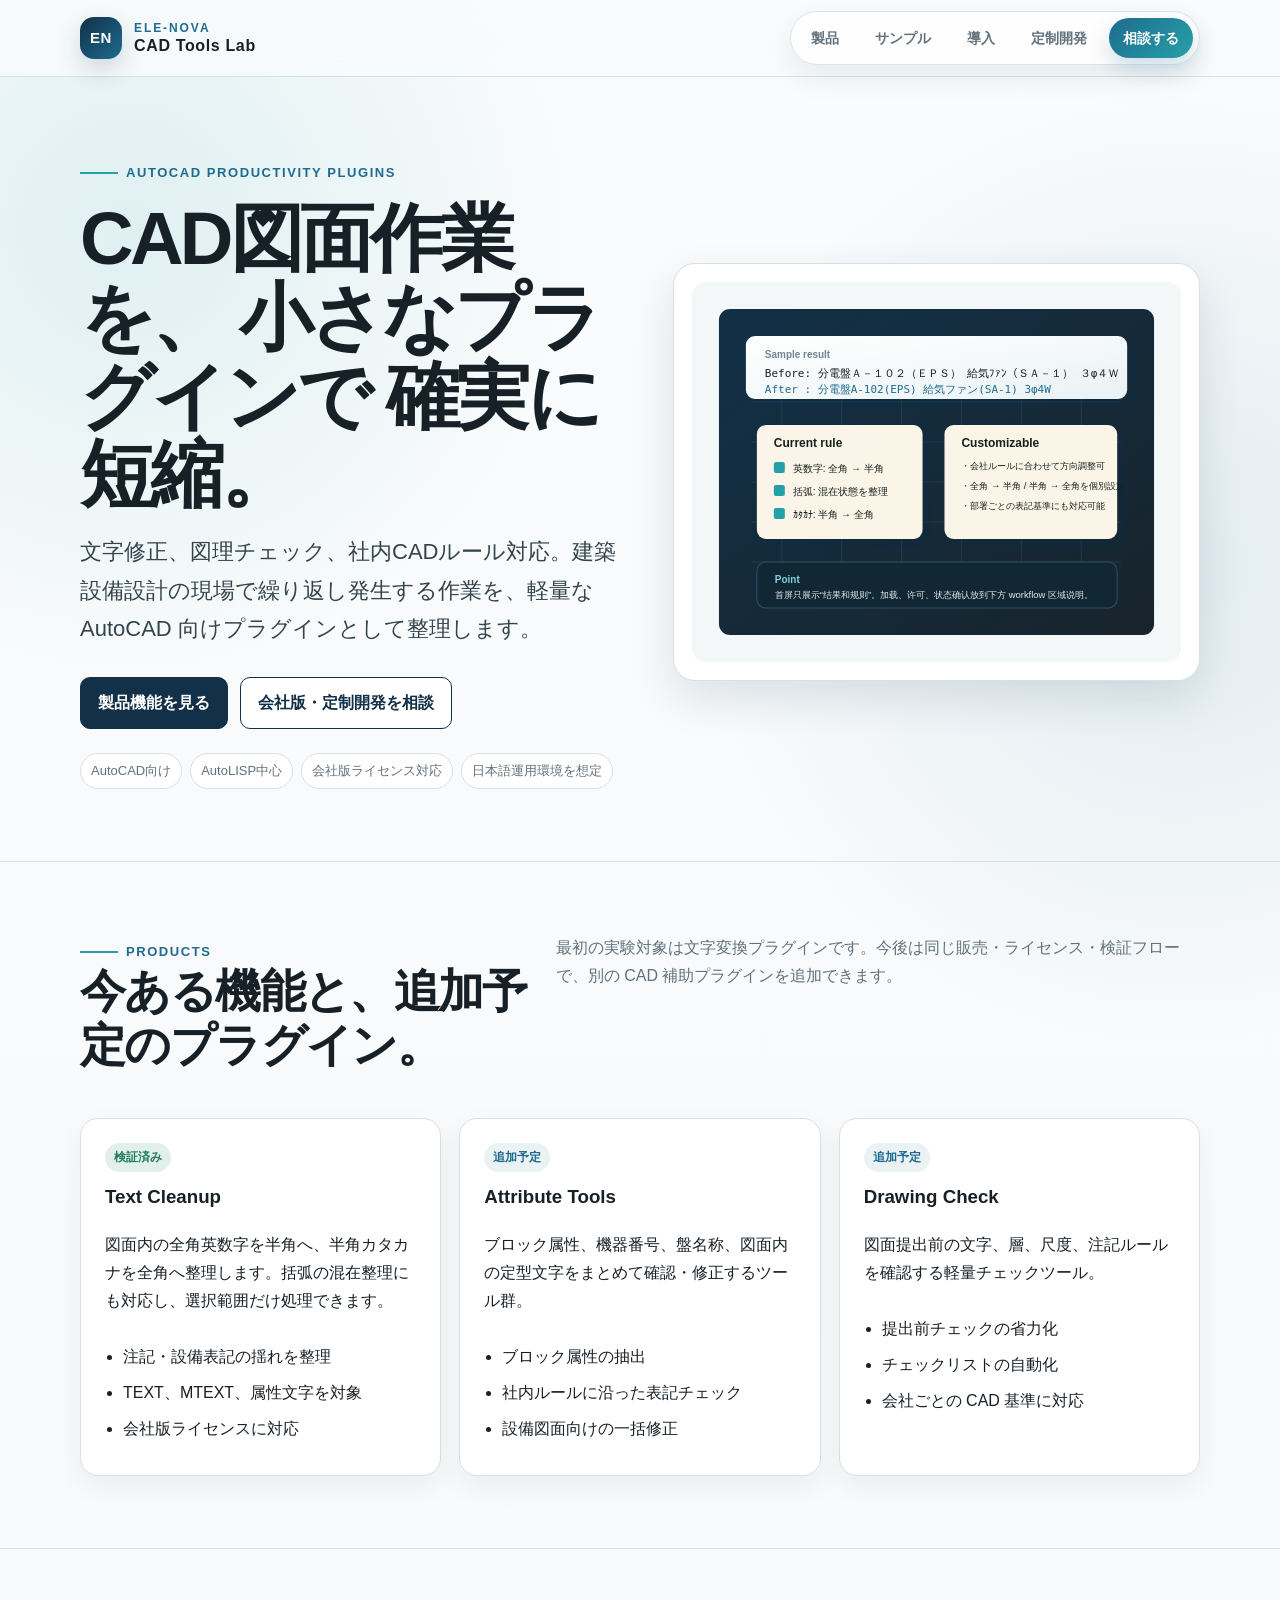
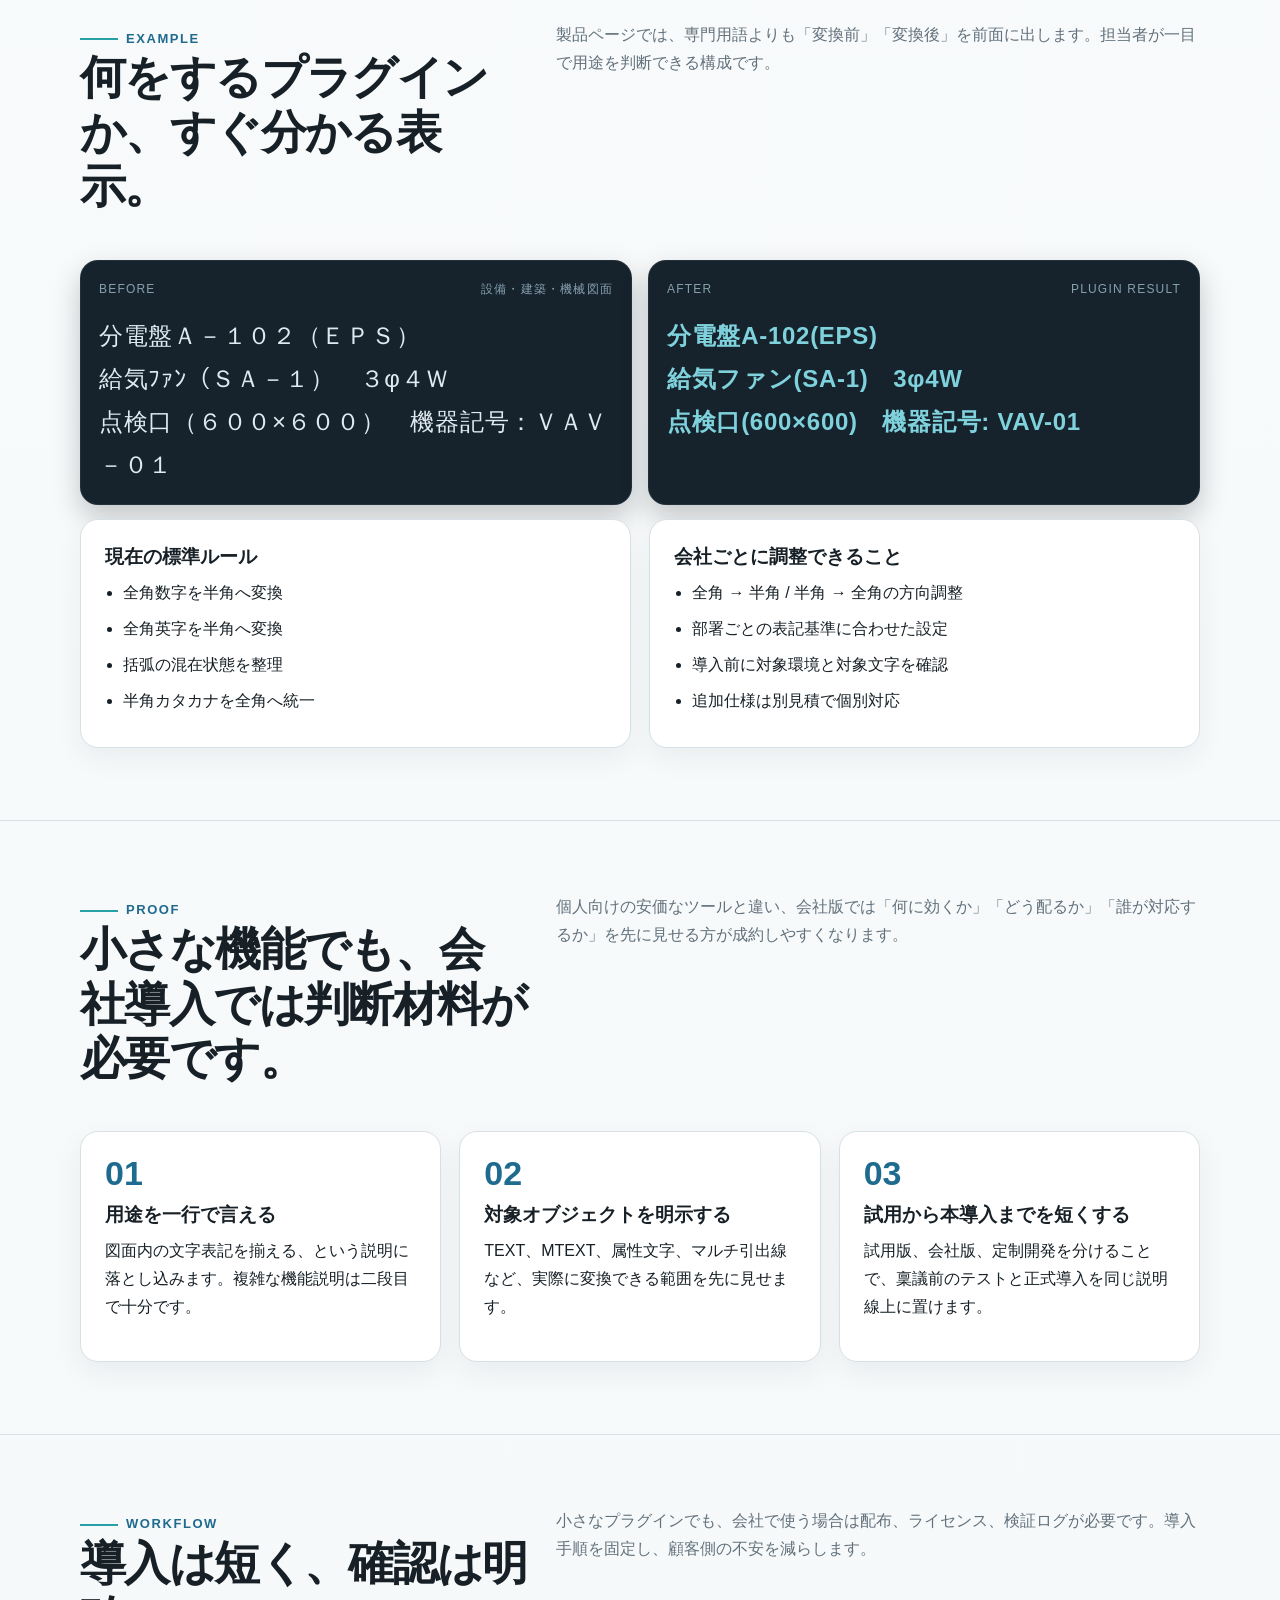
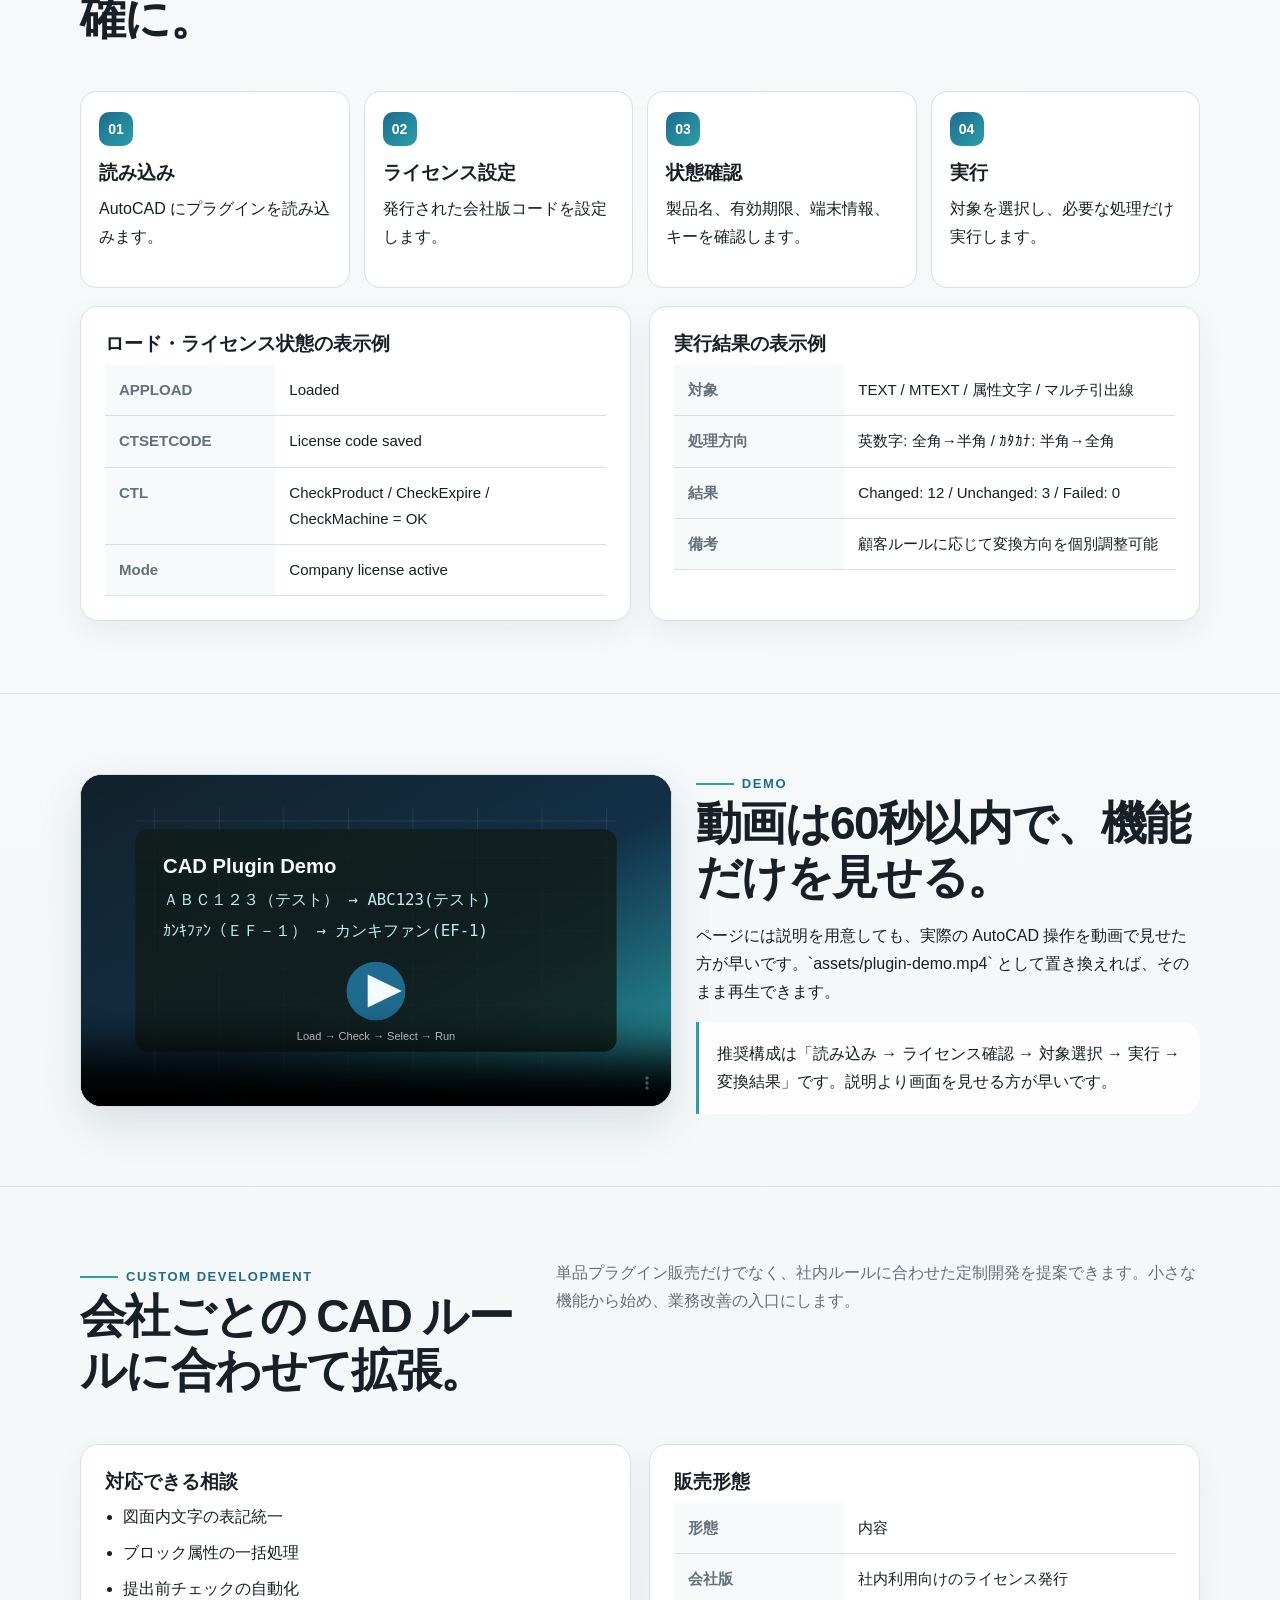
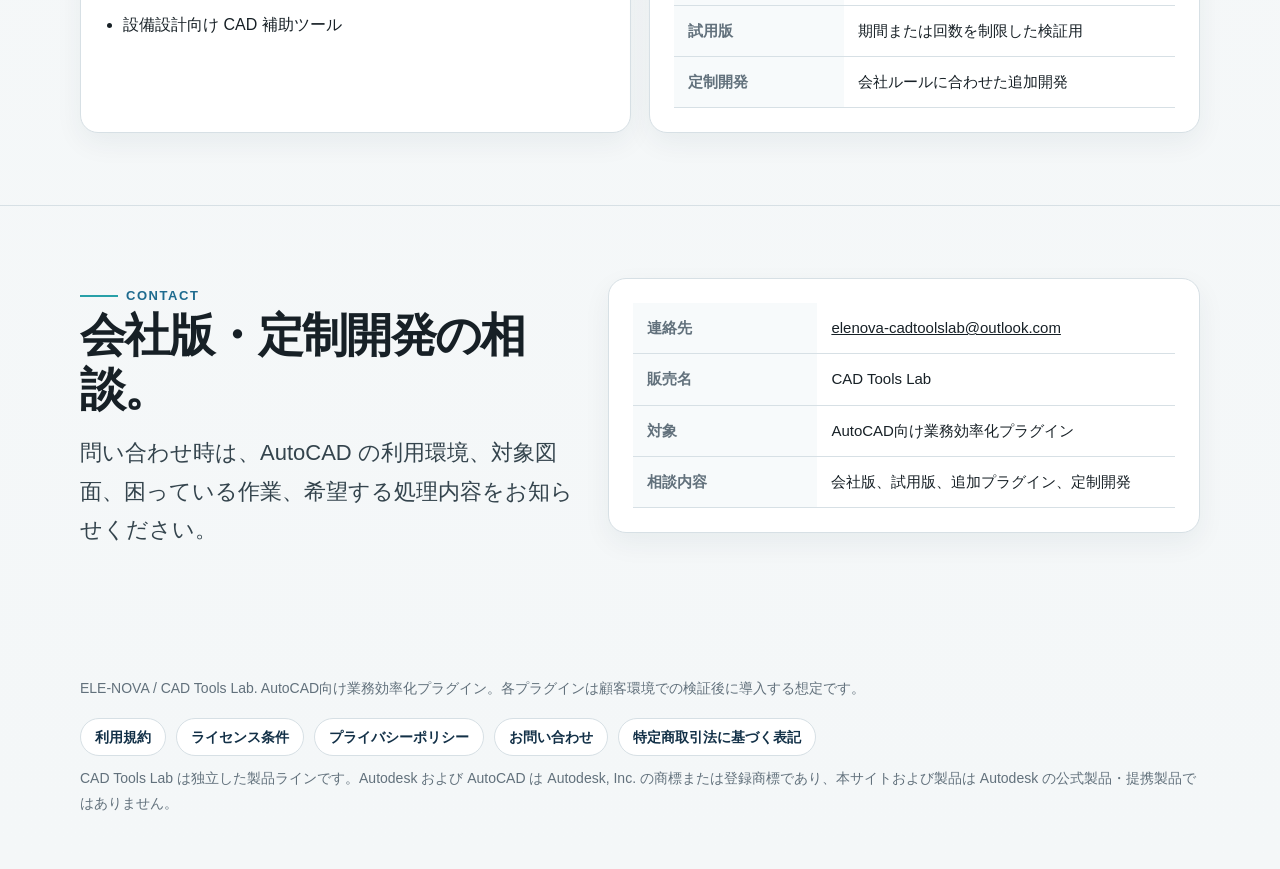
==== commit 56866d7d: "Add files via upload" ====
--- a/index.html
+++ b/index.html
@@ -526,7 +526,7 @@
           <article class="card product-card">
             <span class="status live">検証済み</span>
             <h3>Text Cleanup</h3>
-            <p>図面内の全角数字、全角英字、括弧、半角カタカナを選択範囲だけ変換します。</p>
+            <p>図面内の全角英数字を半角へ、半角カタカナを全角へ整理します。括弧の混在整理にも対応し、選択範囲だけ処理できます。</p>
             <ul class="feature-list">
               <li>注記・設備表記の揺れを整理</li>
               <li>TEXT、MTEXT、属性文字を対象</li>
@@ -573,39 +573,39 @@
             <div class="sample-panel">
               <header>
                 <span>Before</span>
-                <span>図面注記</span>
+                <span>設備・建築・機械図面</span>
               </header>
-              <div class="sample-text">ＡＢＣ１２３（テスト）
-盤ＮＯ．１２（１Ｆ）
-ｶﾝｷﾌｧﾝ（ＥＦ－１）</div>
+              <div class="sample-text">分電盤Ａ－１０２（ＥＰＳ）
+給気ﾌｧﾝ（ＳＡ－１）　３φ４Ｗ
+点検口（６００×６００）　機器記号：ＶＡＶ－０１</div>
             </div>
             <div class="sample-panel">
               <header>
                 <span>After</span>
                 <span>Plugin Result</span>
               </header>
-              <div class="sample-text after">ABC123(テスト)
-盤NO.12(1F)
-カンキファン(EF-1)</div>
+              <div class="sample-text after">分電盤A-102(EPS)
+給気ファン(SA-1)　3φ4W
+点検口(600×600)　機器記号: VAV-01</div>
             </div>
           </div>
           <div class="grid-2">
             <div class="card">
-              <h3>この最初のプラグインでできること</h3>
+              <h3>現在の標準ルール</h3>
               <ul class="check-list">
                 <li>全角数字を半角へ変換</li>
                 <li>全角英字を半角へ変換</li>
-                <li>括弧の全角/半角を整理</li>
+                <li>括弧の混在状態を整理</li>
                 <li>半角カタカナを全角へ統一</li>
               </ul>
             </div>
             <div class="card">
-              <h3>会社で使う時に必要な前提</h3>
+              <h3>会社ごとに調整できること</h3>
               <ul class="check-list">
-                <li>試用版と会社版を分けて管理</li>
-                <li>問い合わせ窓口を固定</li>
-                <li>導入前に対象環境を確認</li>
-                <li>追加仕様は別見積に分離</li>
+                <li>全角 → 半角 / 半角 → 全角の方向調整</li>
+                <li>部署ごとの表記基準に合わせた設定</li>
+                <li>導入前に対象環境と対象文字を確認</li>
+                <li>追加仕様は別見積で個別対応</li>
               </ul>
             </div>
           </div>
@@ -675,6 +675,50 @@
             <div class="step-no">04</div>
             <h3>実行</h3>
             <p>対象を選択し、必要な処理だけ実行します。</p>
+          </div>
+        </div>
+        <div class="grid-2" style="margin-top:18px;">
+          <div class="card">
+            <h3>ロード・ライセンス状態の表示例</h3>
+            <table class="table">
+              <tr>
+                <th>APPLOAD</th>
+                <td>Loaded</td>
+              </tr>
+              <tr>
+                <th>CTSETCODE</th>
+                <td>License code saved</td>
+              </tr>
+              <tr>
+                <th>CTL</th>
+                <td>CheckProduct / CheckExpire / CheckMachine = OK</td>
+              </tr>
+              <tr>
+                <th>Mode</th>
+                <td>Company license active</td>
+              </tr>
+            </table>
+          </div>
+          <div class="card">
+            <h3>実行結果の表示例</h3>
+            <table class="table">
+              <tr>
+                <th>対象</th>
+                <td>TEXT / MTEXT / 属性文字 / マルチ引出線</td>
+              </tr>
+              <tr>
+                <th>処理方向</th>
+                <td>英数字: 全角→半角 / ｶﾀｶﾅ: 半角→全角</td>
+              </tr>
+              <tr>
+                <th>結果</th>
+                <td>Changed: 12 / Unchanged: 3 / Failed: 0</td>
+              </tr>
+              <tr>
+                <th>備考</th>
+                <td>顧客ルールに応じて変換方向を個別調整可能</td>
+              </tr>
+            </table>
           </div>
         </div>
       </div>
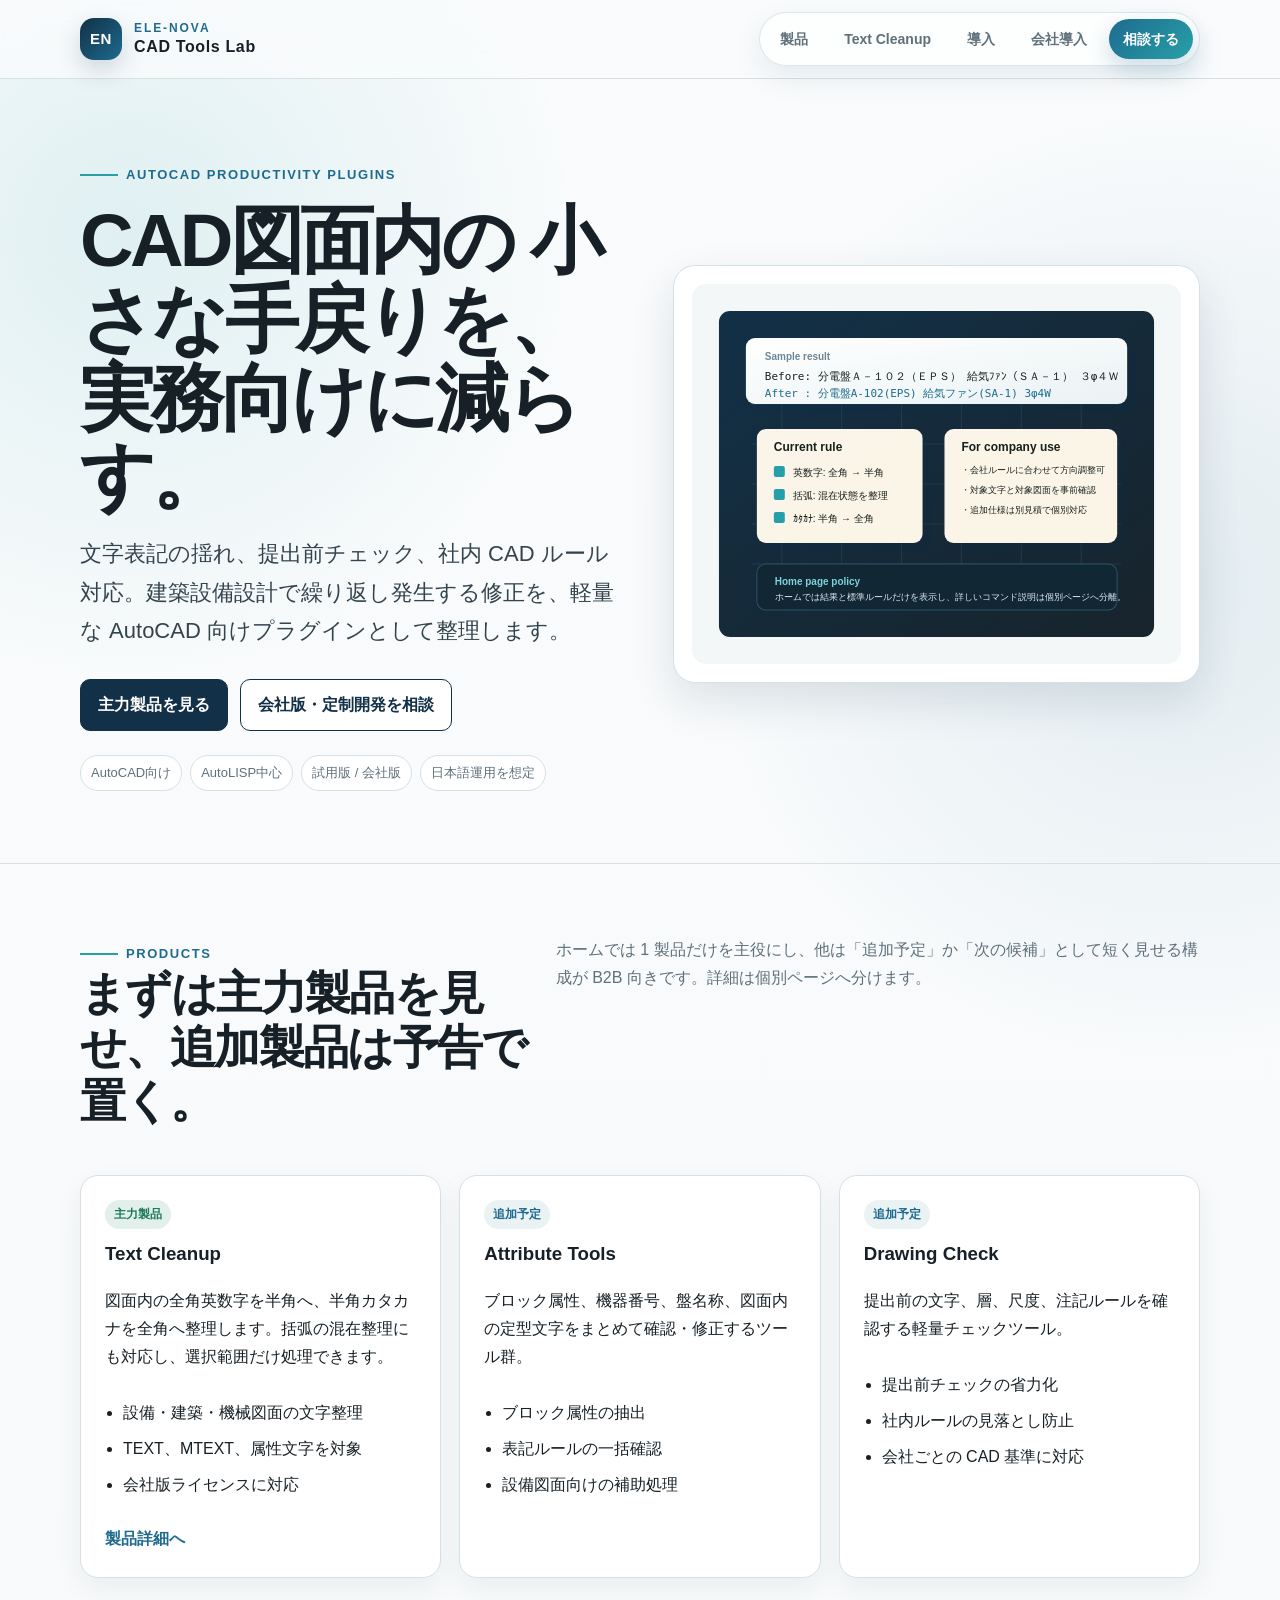
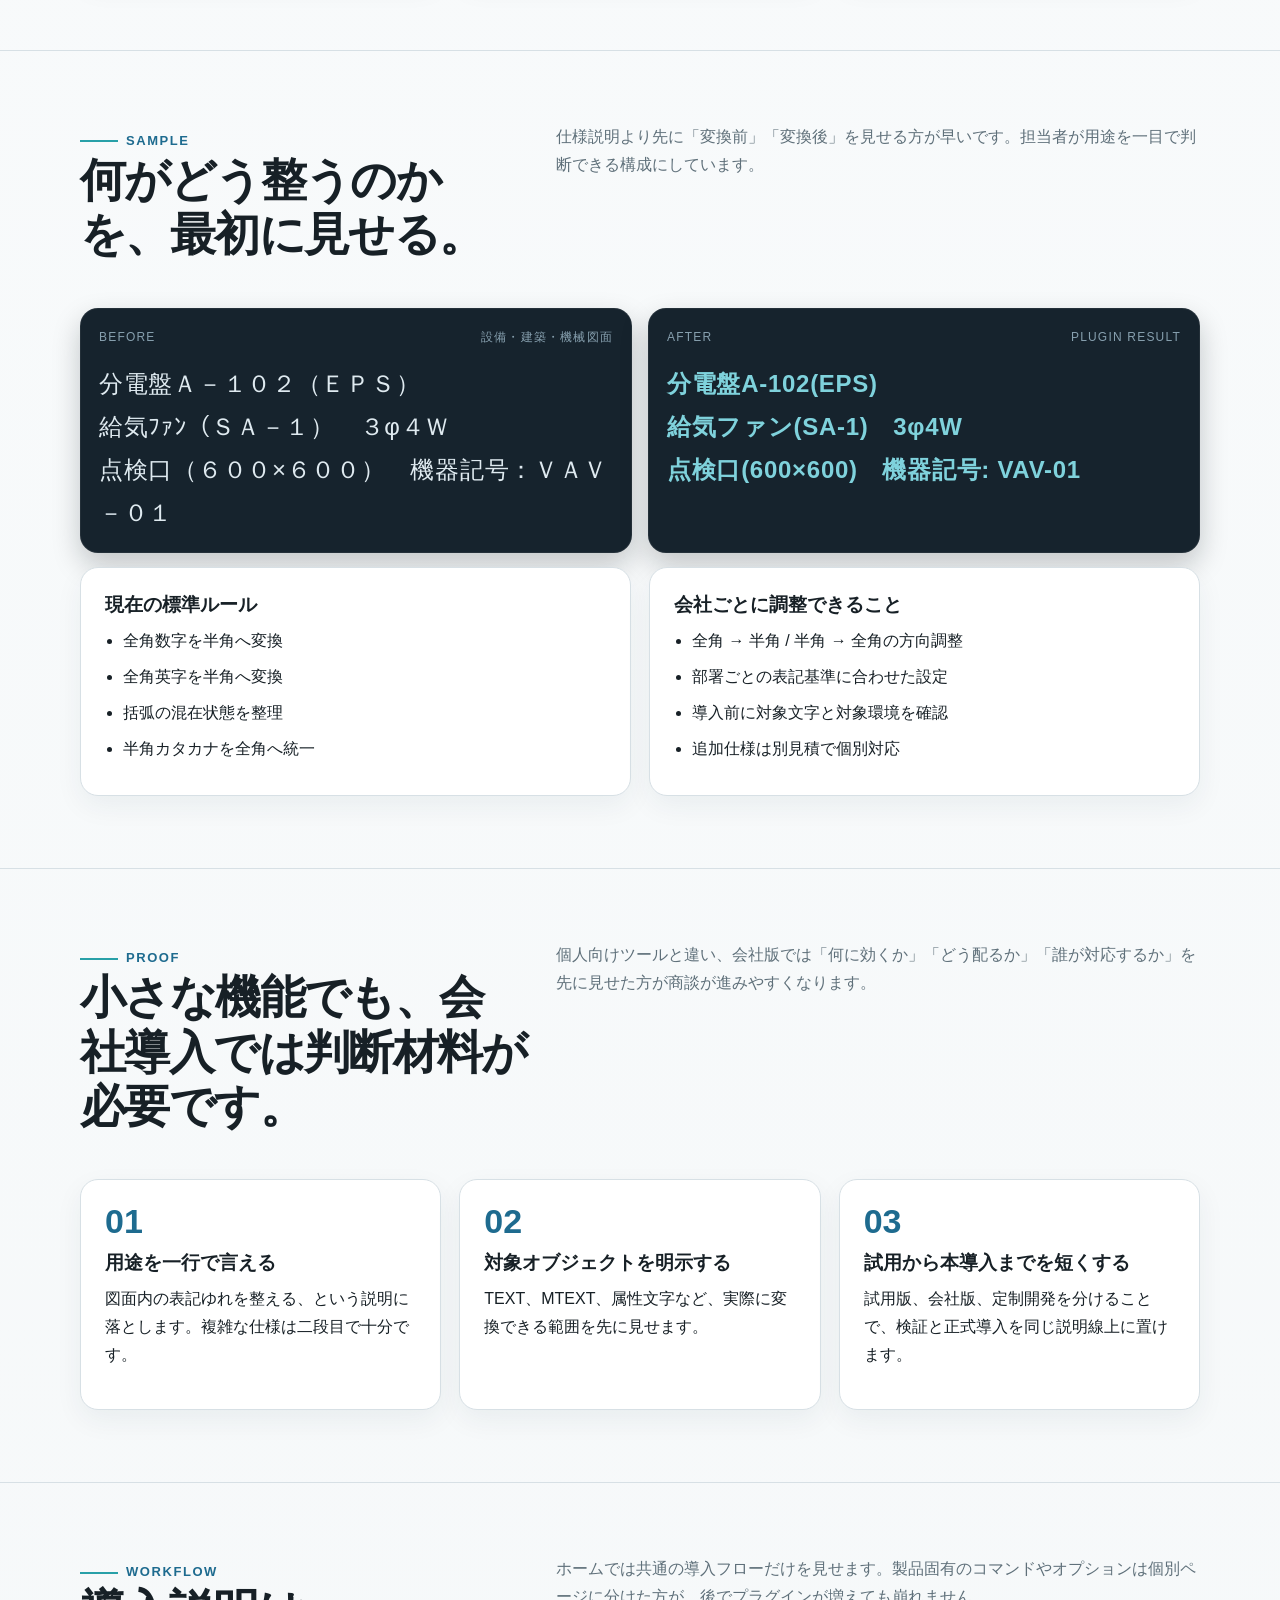
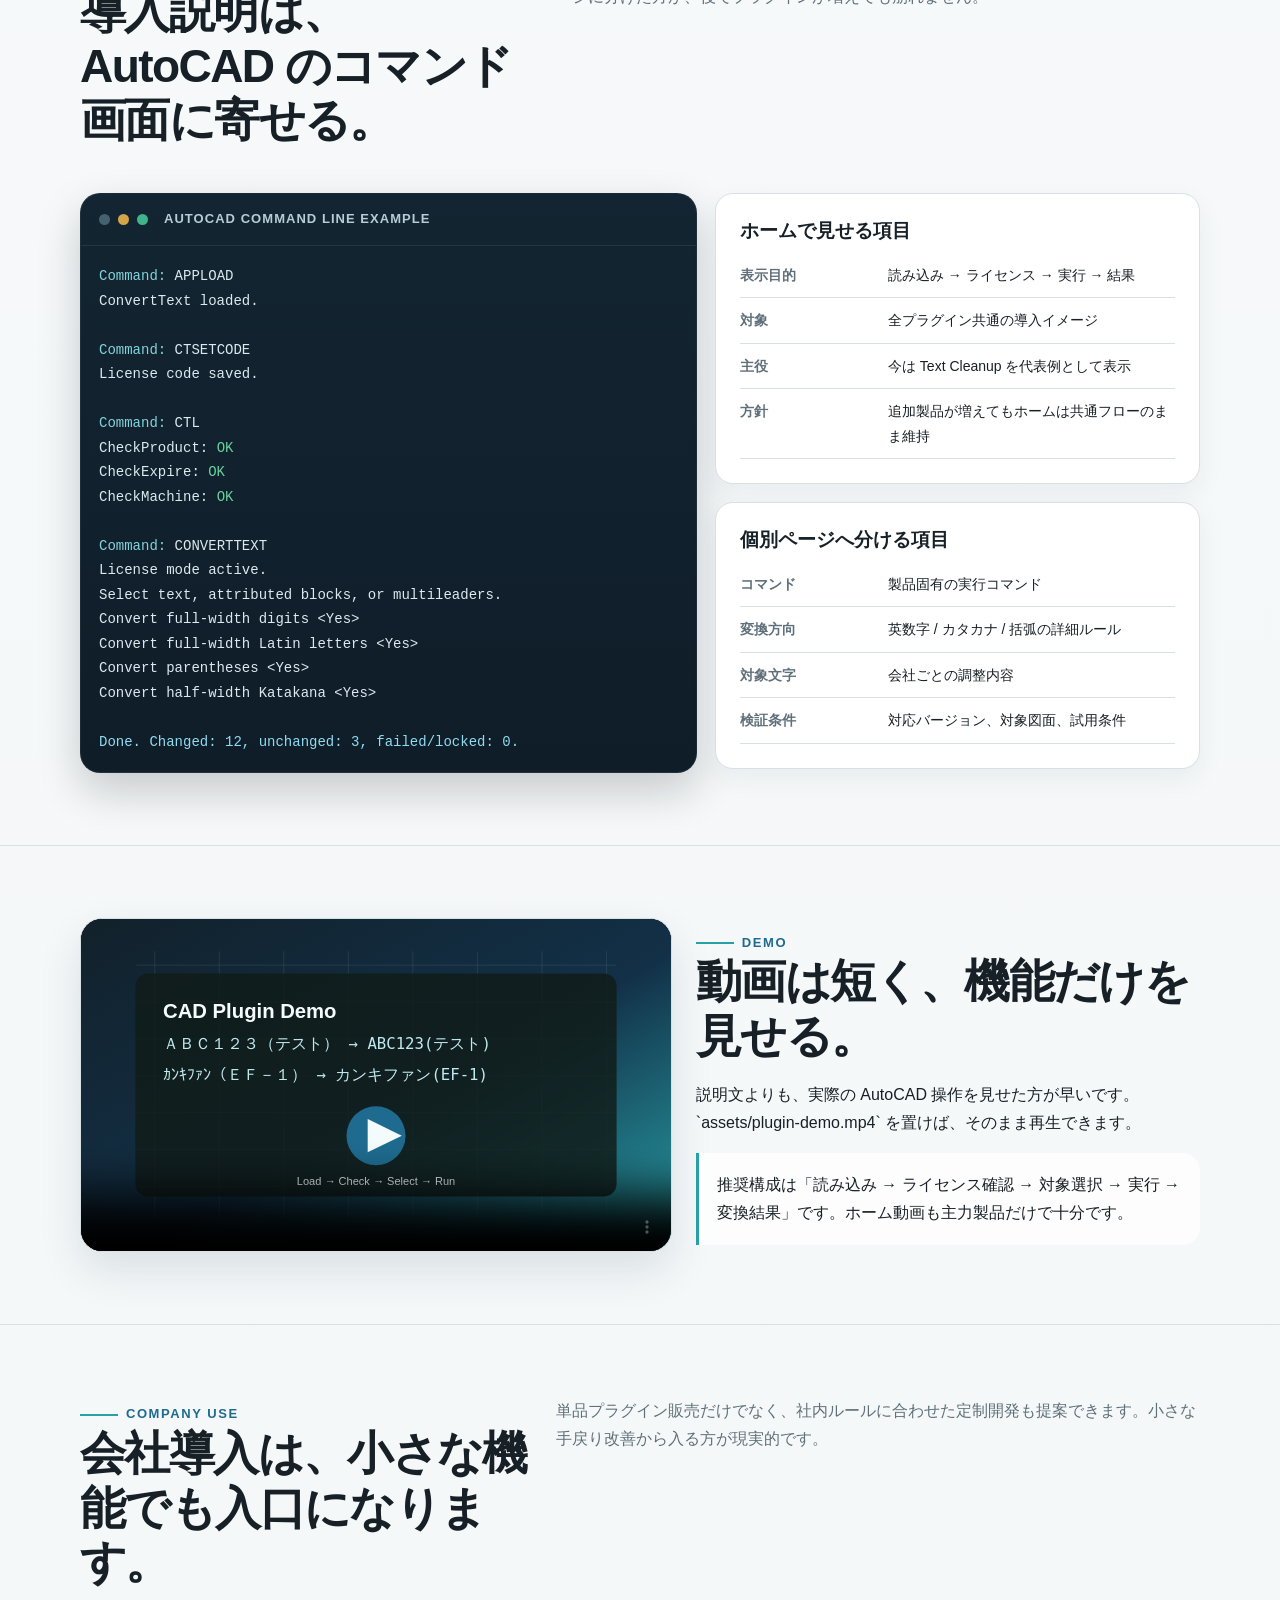
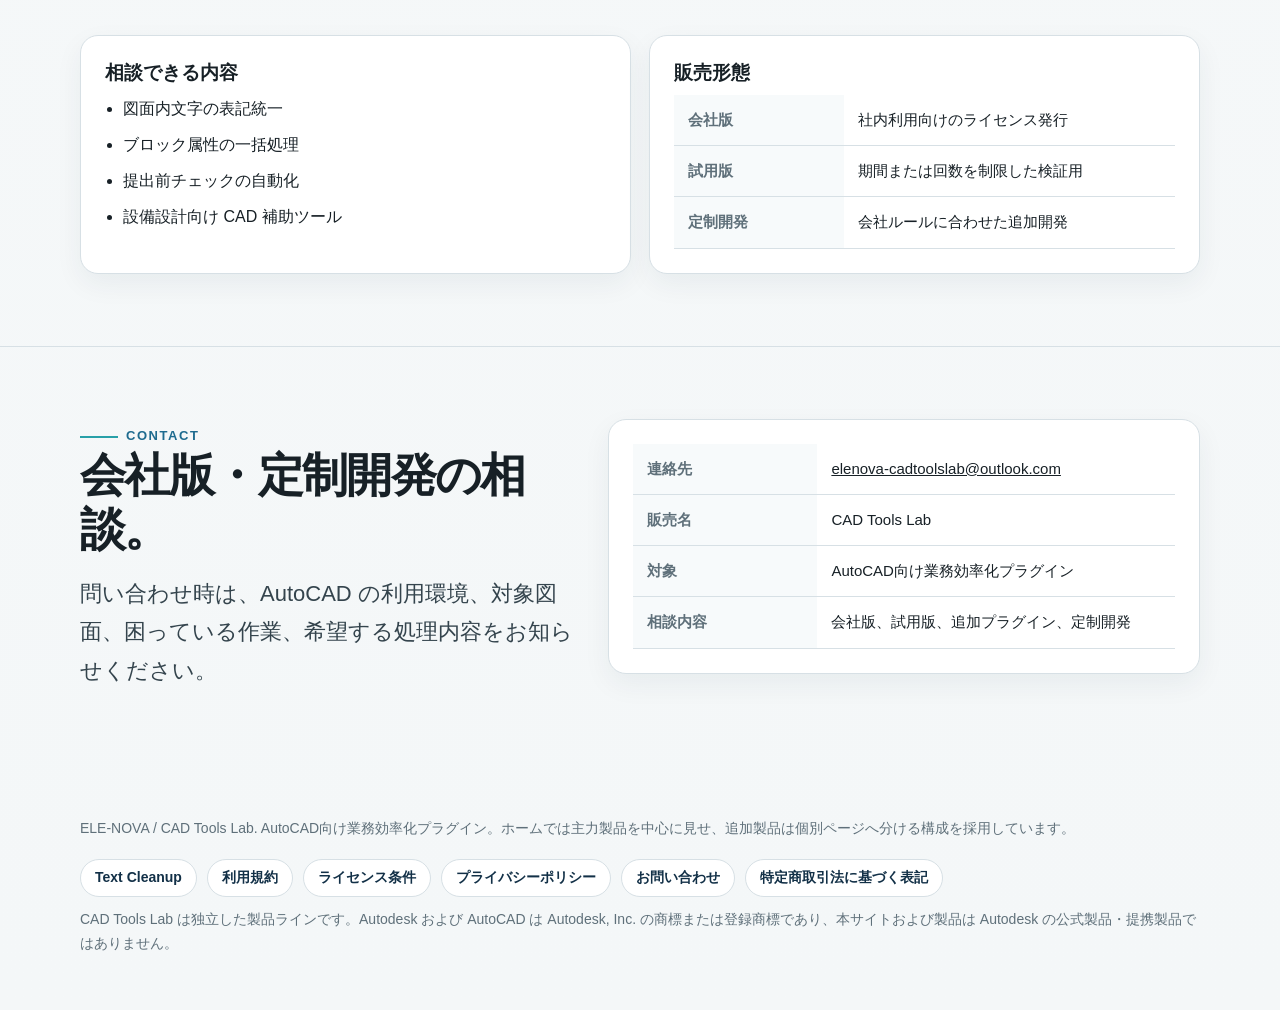
==== commit 5f999270: "Add files via upload" ====
--- a/index.html
+++ b/index.html
@@ -3,21 +3,23 @@
 <head>
   <meta charset="utf-8">
   <meta name="viewport" content="width=device-width, initial-scale=1">
-  <title>CAD Tools Lab | AutoCAD向け業務効率化プラグイン</title>
-  <meta name="description" content="ELE-NOVA / CAD Tools Lab。AutoCAD図面内の反復作業を、小さく実務的なプラグインで短縮します。試用版、会社版、定制開発に対応。">
+  <title>CAD Tools Lab | AutoCAD業務の小さな手戻りを減らす</title>
+  <meta name="description" content="ELE-NOVA / CAD Tools Lab。AutoCAD図面内の反復修正を、小さく実務的なプラグインで短縮します。試用版、会社版、定制開発に対応。">
   <style>
     :root {
       --bg: #f4f7f8;
       --panel: #ffffff;
       --ink: #172026;
-      --muted: #62717c;
+      --muted: #5f707a;
       --line: #d7e0e5;
       --navy: #123047;
       --blue: #1e6b8f;
       --cyan: #28a0a8;
-      --slate: #23313a;
       --soft: #eaf2f4;
-      --ok: #1e7d5b;
+      --ok: #1d7b5c;
+      --warn: #d2a243;
+      --console: #132532;
+      --console-2: #0f1d28;
       --shadow: 0 18px 44px rgba(18, 48, 71, .12);
     }
 
@@ -40,13 +42,13 @@
     header {
       position: sticky;
       top: 0;
-      z-index: 10;
-      background: rgba(249, 251, 252, .88);
+      z-index: 20;
+      background: rgba(249, 251, 252, .9);
       backdrop-filter: blur(14px);
       border-bottom: 1px solid var(--line);
     }
     .header-inner {
-      min-height: 76px;
+      min-height: 78px;
       display: flex;
       align-items: center;
       justify-content: space-between;
@@ -57,7 +59,6 @@
       align-items: center;
       gap: 12px;
       text-decoration: none;
-      font-weight: 800;
       letter-spacing: .04em;
     }
     .mark {
@@ -69,12 +70,13 @@
       background: linear-gradient(135deg, var(--navy), var(--blue));
       border-radius: 14px;
       font-size: 15px;
+      font-weight: 800;
       box-shadow: 0 10px 24px rgba(18, 48, 71, .18);
     }
     .brand-text {
       display: grid;
-      gap: 1px;
-      line-height: 1.2;
+      gap: 2px;
+      line-height: 1.15;
     }
     .brand-parent {
       color: var(--blue);
@@ -108,20 +110,15 @@
       text-decoration: none;
       color: var(--muted);
       font-weight: 800;
-      transition: background .16s ease, color .16s ease, box-shadow .16s ease;
     }
     nav a:hover {
       color: var(--navy);
       background: var(--soft);
     }
-    nav a.nav-cta {
+    nav .nav-cta {
       color: white;
       background: linear-gradient(135deg, var(--blue), var(--cyan));
       box-shadow: 0 10px 22px rgba(30, 107, 143, .22);
-    }
-    nav a.nav-cta:hover {
-      color: white;
-      background: linear-gradient(135deg, var(--navy), var(--blue));
     }
 
     .hero {
@@ -190,16 +187,6 @@
       background: var(--navy);
     }
     .button:hover { box-shadow: var(--shadow); transform: translateY(-1px); }
-
-    .visual {
-      padding: 18px;
-      border: 1px solid var(--line);
-      border-radius: 22px;
-      background: var(--panel);
-      box-shadow: var(--shadow);
-    }
-    .visual img { display: block; width: 100%; height: auto; }
-
     .badges {
       display: flex;
       flex-wrap: wrap;
@@ -214,6 +201,14 @@
       color: var(--muted);
       font-size: 13px;
     }
+    .visual {
+      padding: 18px;
+      border: 1px solid var(--line);
+      border-radius: 22px;
+      background: var(--panel);
+      box-shadow: var(--shadow);
+    }
+    .visual img { display: block; width: 100%; height: auto; }
 
     section {
       padding: 72px 0;
@@ -226,6 +221,7 @@
       align-items: start;
       margin-bottom: 28px;
     }
+    .muted { color: var(--muted); }
     .grid-3 {
       display: grid;
       grid-template-columns: repeat(3, 1fr);
@@ -244,7 +240,7 @@
       box-shadow: 0 10px 28px rgba(18, 48, 71, .06);
     }
     .product-card {
-      min-height: 250px;
+      min-height: 272px;
       display: grid;
       align-content: start;
       gap: 12px;
@@ -263,7 +259,14 @@
       background: rgba(30, 125, 91, .12);
       color: var(--ok);
     }
-    .muted { color: var(--muted); }
+    .product-link {
+      margin-top: 6px;
+      display: inline-flex;
+      width: fit-content;
+      color: var(--blue);
+      font-weight: 800;
+      text-decoration: none;
+    }
 
     .sample-block {
       display: grid;
@@ -282,16 +285,10 @@
       border: 1px solid rgba(255, 255, 255, .06);
       box-shadow: 0 12px 28px rgba(9, 17, 23, .22);
     }
-    .sample-panel header {
-      position: static;
-      min-height: 0;
+    .sample-panel .head {
       display: flex;
       justify-content: space-between;
-      background: transparent;
-      backdrop-filter: none;
-      border: 0;
       margin-bottom: 14px;
-      padding: 0;
       color: #87a0af;
       font-size: 12px;
       text-transform: uppercase;
@@ -304,38 +301,13 @@
       white-space: pre-line;
     }
     .sample-text.after { color: #7fd2dc; font-weight: 700; }
-
-    .feature-list,
-    .check-list {
+    .check-list,
+    .feature-list {
       margin: 0;
       padding-left: 18px;
     }
-    .feature-list li,
-    .check-list li { margin-bottom: 8px; }
-
-    .steps {
-      display: grid;
-      grid-template-columns: repeat(4, 1fr);
-      gap: 14px;
-    }
-    .step {
-      padding: 20px 18px;
-      border: 1px solid var(--line);
-      border-radius: 16px;
-      background: white;
-    }
-    .step-no {
-      width: 34px;
-      height: 34px;
-      display: grid;
-      place-items: center;
-      border-radius: 10px;
-      background: linear-gradient(135deg, var(--blue), var(--cyan));
-      color: white;
-      font-weight: 800;
-      font-size: 14px;
-      margin-bottom: 14px;
-    }
+    .check-list li,
+    .feature-list li { margin-bottom: 8px; }
 
     .proof-grid {
       display: grid;
@@ -350,6 +322,77 @@
       margin-bottom: 12px;
     }
 
+    .workflow-layout {
+      display: grid;
+      grid-template-columns: 1.12fr .88fr;
+      gap: 18px;
+      align-items: start;
+    }
+    .console-card {
+      border-radius: 20px;
+      overflow: hidden;
+      border: 1px solid rgba(255,255,255,.06);
+      background: linear-gradient(180deg, var(--console) 0%, var(--console-2) 100%);
+      box-shadow: 0 18px 44px rgba(9, 17, 23, .2);
+    }
+    .console-top {
+      display: flex;
+      align-items: center;
+      gap: 8px;
+      padding: 14px 18px;
+      border-bottom: 1px solid rgba(255,255,255,.08);
+    }
+    .dot {
+      width: 11px;
+      height: 11px;
+      border-radius: 999px;
+      background: #456170;
+    }
+    .dot.warn { background: #d4a44a; }
+    .dot.ok { background: #3fb389; }
+    .console-title {
+      margin-left: 8px;
+      color: #b7ccd7;
+      font-size: 13px;
+      font-weight: 700;
+      letter-spacing: .08em;
+      text-transform: uppercase;
+    }
+    .console-body {
+      padding: 18px;
+      color: #dce9ef;
+      font-family: Consolas, "Courier New", monospace;
+      font-size: 14px;
+      line-height: 1.75;
+      white-space: pre-wrap;
+    }
+    .prompt { color: #81d4dd; }
+    .ok { color: #69d39b; }
+    .warn-text { color: #f5cc73; }
+    .result-text { color: #8fdcf2; }
+
+    .status-stack {
+      display: grid;
+      gap: 18px;
+    }
+    .mini-table {
+      width: 100%;
+      border-collapse: collapse;
+      font-size: 14px;
+    }
+    .mini-table th,
+    .mini-table td {
+      padding: 10px 0;
+      text-align: left;
+      border-bottom: 1px solid var(--line);
+      vertical-align: top;
+    }
+    .mini-table th {
+      width: 34%;
+      color: var(--muted);
+      font-weight: 800;
+    }
+
     .video-wrap {
       display: grid;
       grid-template-columns: 1.08fr .92fr;
@@ -394,14 +437,12 @@
       width: 34%;
       background: #f7fafb;
     }
-
     .contact-card {
       display: grid;
       grid-template-columns: .92fr 1.08fr;
       gap: 24px;
       align-items: start;
     }
-
     footer {
       padding: 38px 0 54px;
       color: var(--muted);
@@ -429,17 +470,16 @@
     @media (max-width: 980px) {
       .hero,
       .section-head,
+      .workflow-layout,
       .video-wrap,
       .contact-card {
         grid-template-columns: 1fr;
       }
       .grid-3,
-      .proof-grid,
-      .steps {
+      .proof-grid {
         grid-template-columns: repeat(2, 1fr);
       }
     }
-
     @media (max-width: 720px) {
       .header-inner {
         min-height: auto;
@@ -455,7 +495,6 @@
       .grid-2,
       .grid-3,
       .proof-grid,
-      .steps,
       .contact-card {
         grid-template-columns: 1fr;
       }
@@ -477,9 +516,9 @@
       </a>
       <nav aria-label="Primary navigation">
         <a href="#products">製品</a>
-        <a href="#sample">サンプル</a>
+        <a href="text-cleanup.html">Text Cleanup</a>
         <a href="#workflow">導入</a>
-        <a href="#custom">定制開発</a>
+        <a href="#custom">会社導入</a>
         <a class="nav-cta" href="#contact">相談する</a>
       </nav>
     </div>
@@ -490,23 +529,23 @@
       <div class="hero">
         <div>
           <span class="eyebrow">AutoCAD Productivity Plugins</span>
-          <h1>CAD図面作業を、
-小さなプラグインで
-確実に短縮。</h1>
-          <p class="lead">文字修正、図理チェック、社内CADルール対応。建築設備設計の現場で繰り返し発生する作業を、軽量な AutoCAD 向けプラグインとして整理します。</p>
+          <h1>CAD図面内の
+小さな手戻りを、
+実務向けに減らす。</h1>
+          <p class="lead">文字表記の揺れ、提出前チェック、社内 CAD ルール対応。建築設備設計で繰り返し発生する修正を、軽量な AutoCAD 向けプラグインとして整理します。</p>
           <div class="actions">
-            <a class="button primary" href="#products">製品機能を見る</a>
+            <a class="button primary" href="text-cleanup.html">主力製品を見る</a>
             <a class="button" href="#contact">会社版・定制開発を相談</a>
           </div>
           <div class="badges">
             <span class="badge">AutoCAD向け</span>
             <span class="badge">AutoLISP中心</span>
-            <span class="badge">会社版ライセンス対応</span>
-            <span class="badge">日本語運用環境を想定</span>
+            <span class="badge">試用版 / 会社版</span>
+            <span class="badge">日本語運用を想定</span>
           </div>
         </div>
         <div class="visual">
-          <img src="assets/hero-dashboard.svg" alt="CAD plugin dashboard preview">
+          <img src="assets/hero-sample-20260702c.svg" alt="CAD plugin sample result preview">
         </div>
       </div>
     </div>
@@ -516,22 +555,23 @@
         <div class="section-head">
           <div>
             <span class="eyebrow">Products</span>
-            <h2>今ある機能と、追加予定のプラグイン。</h2>
+            <h2>まずは主力製品を見せ、追加製品は予告で置く。</h2>
           </div>
           <div class="muted">
-            最初の実験対象は文字変換プラグインです。今後は同じ販売・ライセンス・検証フローで、別の CAD 補助プラグインを追加できます。
+            ホームでは 1 製品だけを主役にし、他は「追加予定」か「次の候補」として短く見せる構成が B2B 向きです。詳細は個別ページへ分けます。
           </div>
         </div>
         <div class="grid-3">
           <article class="card product-card">
-            <span class="status live">検証済み</span>
+            <span class="status live">主力製品</span>
             <h3>Text Cleanup</h3>
             <p>図面内の全角英数字を半角へ、半角カタカナを全角へ整理します。括弧の混在整理にも対応し、選択範囲だけ処理できます。</p>
             <ul class="feature-list">
-              <li>注記・設備表記の揺れを整理</li>
+              <li>設備・建築・機械図面の文字整理</li>
               <li>TEXT、MTEXT、属性文字を対象</li>
               <li>会社版ライセンスに対応</li>
             </ul>
+            <a class="product-link" href="text-cleanup.html">製品詳細へ</a>
           </article>
           <article class="card product-card">
             <span class="status">追加予定</span>
@@ -539,17 +579,17 @@
             <p>ブロック属性、機器番号、盤名称、図面内の定型文字をまとめて確認・修正するツール群。</p>
             <ul class="feature-list">
               <li>ブロック属性の抽出</li>
-              <li>社内ルールに沿った表記チェック</li>
-              <li>設備図面向けの一括修正</li>
+              <li>表記ルールの一括確認</li>
+              <li>設備図面向けの補助処理</li>
             </ul>
           </article>
           <article class="card product-card">
             <span class="status">追加予定</span>
             <h3>Drawing Check</h3>
-            <p>図面提出前の文字、層、尺度、注記ルールを確認する軽量チェックツール。</p>
+            <p>提出前の文字、層、尺度、注記ルールを確認する軽量チェックツール。</p>
             <ul class="feature-list">
               <li>提出前チェックの省力化</li>
-              <li>チェックリストの自動化</li>
+              <li>社内ルールの見落とし防止</li>
               <li>会社ごとの CAD 基準に対応</li>
             </ul>
           </article>
@@ -561,29 +601,29 @@
       <div class="shell">
         <div class="section-head">
           <div>
-            <span class="eyebrow">Example</span>
-            <h2>何をするプラグインか、すぐ分かる表示。</h2>
+            <span class="eyebrow">Sample</span>
+            <h2>何がどう整うのかを、最初に見せる。</h2>
           </div>
           <div class="muted">
-            製品ページでは、専門用語よりも「変換前」「変換後」を前面に出します。担当者が一目で用途を判断できる構成です。
+            仕様説明より先に「変換前」「変換後」を見せる方が早いです。担当者が用途を一目で判断できる構成にしています。
           </div>
         </div>
         <div class="sample-block">
           <div class="sample-grid">
             <div class="sample-panel">
-              <header>
+              <div class="head">
                 <span>Before</span>
                 <span>設備・建築・機械図面</span>
-              </header>
+              </div>
               <div class="sample-text">分電盤Ａ－１０２（ＥＰＳ）
 給気ﾌｧﾝ（ＳＡ－１）　３φ４Ｗ
 点検口（６００×６００）　機器記号：ＶＡＶ－０１</div>
             </div>
             <div class="sample-panel">
-              <header>
+              <div class="head">
                 <span>After</span>
                 <span>Plugin Result</span>
-              </header>
+              </div>
               <div class="sample-text after">分電盤A-102(EPS)
 給気ファン(SA-1)　3φ4W
 点検口(600×600)　機器記号: VAV-01</div>
@@ -604,7 +644,7 @@
               <ul class="check-list">
                 <li>全角 → 半角 / 半角 → 全角の方向調整</li>
                 <li>部署ごとの表記基準に合わせた設定</li>
-                <li>導入前に対象環境と対象文字を確認</li>
+                <li>導入前に対象文字と対象環境を確認</li>
                 <li>追加仕様は別見積で個別対応</li>
               </ul>
             </div>
@@ -621,24 +661,24 @@
             <h2>小さな機能でも、会社導入では判断材料が必要です。</h2>
           </div>
           <div class="muted">
-            個人向けの安価なツールと違い、会社版では「何に効くか」「どう配るか」「誰が対応するか」を先に見せる方が成約しやすくなります。
+            個人向けツールと違い、会社版では「何に効くか」「どう配るか」「誰が対応するか」を先に見せた方が商談が進みやすくなります。
           </div>
         </div>
         <div class="proof-grid">
           <div class="card">
             <div class="proof-number">01</div>
             <h3>用途を一行で言える</h3>
-            <p>図面内の文字表記を揃える、という説明に落とし込みます。複雑な機能説明は二段目で十分です。</p>
+            <p>図面内の表記ゆれを整える、という説明に落とします。複雑な仕様は二段目で十分です。</p>
           </div>
           <div class="card">
             <div class="proof-number">02</div>
             <h3>対象オブジェクトを明示する</h3>
-            <p>TEXT、MTEXT、属性文字、マルチ引出線など、実際に変換できる範囲を先に見せます。</p>
+            <p>TEXT、MTEXT、属性文字など、実際に変換できる範囲を先に見せます。</p>
           </div>
           <div class="card">
             <div class="proof-number">03</div>
             <h3>試用から本導入までを短くする</h3>
-            <p>試用版、会社版、定制開発を分けることで、稟議前のテストと正式導入を同じ説明線上に置けます。</p>
+            <p>試用版、会社版、定制開発を分けることで、検証と正式導入を同じ説明線上に置けます。</p>
           </div>
         </div>
       </div>
@@ -649,76 +689,86 @@
         <div class="section-head">
           <div>
             <span class="eyebrow">Workflow</span>
-            <h2>導入は短く、確認は明確に。</h2>
+            <h2>導入説明は、AutoCAD のコマンド画面に寄せる。</h2>
           </div>
           <div class="muted">
-            小さなプラグインでも、会社で使う場合は配布、ライセンス、検証ログが必要です。導入手順を固定し、顧客側の不安を減らします。
-          </div>
-        </div>
-        <div class="steps">
-          <div class="step">
-            <div class="step-no">01</div>
-            <h3>読み込み</h3>
-            <p>AutoCAD にプラグインを読み込みます。</p>
-          </div>
-          <div class="step">
-            <div class="step-no">02</div>
-            <h3>ライセンス設定</h3>
-            <p>発行された会社版コードを設定します。</p>
-          </div>
-          <div class="step">
-            <div class="step-no">03</div>
-            <h3>状態確認</h3>
-            <p>製品名、有効期限、端末情報、キーを確認します。</p>
-          </div>
-          <div class="step">
-            <div class="step-no">04</div>
-            <h3>実行</h3>
-            <p>対象を選択し、必要な処理だけ実行します。</p>
-          </div>
-        </div>
-        <div class="grid-2" style="margin-top:18px;">
-          <div class="card">
-            <h3>ロード・ライセンス状態の表示例</h3>
-            <table class="table">
-              <tr>
-                <th>APPLOAD</th>
-                <td>Loaded</td>
-              </tr>
-              <tr>
-                <th>CTSETCODE</th>
-                <td>License code saved</td>
-              </tr>
-              <tr>
-                <th>CTL</th>
-                <td>CheckProduct / CheckExpire / CheckMachine = OK</td>
-              </tr>
-              <tr>
-                <th>Mode</th>
-                <td>Company license active</td>
-              </tr>
-            </table>
-          </div>
-          <div class="card">
-            <h3>実行結果の表示例</h3>
-            <table class="table">
-              <tr>
-                <th>対象</th>
-                <td>TEXT / MTEXT / 属性文字 / マルチ引出線</td>
-              </tr>
-              <tr>
-                <th>処理方向</th>
-                <td>英数字: 全角→半角 / ｶﾀｶﾅ: 半角→全角</td>
-              </tr>
-              <tr>
-                <th>結果</th>
-                <td>Changed: 12 / Unchanged: 3 / Failed: 0</td>
-              </tr>
-              <tr>
-                <th>備考</th>
-                <td>顧客ルールに応じて変換方向を個別調整可能</td>
-              </tr>
-            </table>
+            ホームでは共通の導入フローだけを見せます。製品固有のコマンドやオプションは個別ページに分けた方が、後でプラグインが増えても崩れません。
+          </div>
+        </div>
+
+        <div class="workflow-layout">
+          <div class="console-card">
+            <div class="console-top">
+              <span class="dot"></span>
+              <span class="dot warn"></span>
+              <span class="dot ok"></span>
+              <span class="console-title">AutoCAD Command Line Example</span>
+            </div>
+            <div class="console-body"><span class="prompt">Command:</span> APPLOAD
+ConvertText loaded.
+
+<span class="prompt">Command:</span> CTSETCODE
+License code saved.
+
+<span class="prompt">Command:</span> CTL
+CheckProduct: <span class="ok">OK</span>
+CheckExpire: <span class="ok">OK</span>
+CheckMachine: <span class="ok">OK</span>
+
+<span class="prompt">Command:</span> CONVERTTEXT
+License mode active.
+Select text, attributed blocks, or multileaders.
+Convert full-width digits &lt;Yes&gt;
+Convert full-width Latin letters &lt;Yes&gt;
+Convert parentheses &lt;Yes&gt;
+Convert half-width Katakana &lt;Yes&gt;
+
+<span class="result-text">Done. Changed: 12, unchanged: 3, failed/locked: 0.</span></div>
+          </div>
+
+          <div class="status-stack">
+            <div class="card">
+              <h3>ホームで見せる項目</h3>
+              <table class="mini-table">
+                <tr>
+                  <th>表示目的</th>
+                  <td>読み込み → ライセンス → 実行 → 結果</td>
+                </tr>
+                <tr>
+                  <th>対象</th>
+                  <td>全プラグイン共通の導入イメージ</td>
+                </tr>
+                <tr>
+                  <th>主役</th>
+                  <td>今は Text Cleanup を代表例として表示</td>
+                </tr>
+                <tr>
+                  <th>方針</th>
+                  <td>追加製品が増えてもホームは共通フローのまま維持</td>
+                </tr>
+              </table>
+            </div>
+            <div class="card">
+              <h3>個別ページへ分ける項目</h3>
+              <table class="mini-table">
+                <tr>
+                  <th>コマンド</th>
+                  <td>製品固有の実行コマンド</td>
+                </tr>
+                <tr>
+                  <th>変換方向</th>
+                  <td>英数字 / カタカナ / 括弧の詳細ルール</td>
+                </tr>
+                <tr>
+                  <th>対象文字</th>
+                  <td>会社ごとの調整内容</td>
+                </tr>
+                <tr>
+                  <th>検証条件</th>
+                  <td>対応バージョン、対象図面、試用条件</td>
+                </tr>
+              </table>
+            </div>
           </div>
         </div>
       </div>
@@ -734,10 +784,10 @@
           </div>
           <div>
             <span class="eyebrow">Demo</span>
-            <h2>動画は60秒以内で、機能だけを見せる。</h2>
-            <p>ページには説明を用意しても、実際の AutoCAD 操作を動画で見せた方が早いです。`assets/plugin-demo.mp4` として置き換えれば、そのまま再生できます。</p>
+            <h2>動画は短く、機能だけを見せる。</h2>
+            <p>説明文よりも、実際の AutoCAD 操作を見せた方が早いです。`assets/plugin-demo.mp4` を置けば、そのまま再生できます。</p>
             <div class="video-note">
-              推奨構成は「読み込み → ライセンス確認 → 対象選択 → 実行 → 変換結果」です。説明より画面を見せる方が早いです。
+              推奨構成は「読み込み → ライセンス確認 → 対象選択 → 実行 → 変換結果」です。ホーム動画も主力製品だけで十分です。
             </div>
           </div>
         </div>
@@ -748,16 +798,16 @@
       <div class="shell">
         <div class="section-head">
           <div>
-            <span class="eyebrow">Custom Development</span>
-            <h2>会社ごとの CAD ルールに合わせて拡張。</h2>
+            <span class="eyebrow">Company Use</span>
+            <h2>会社導入は、小さな機能でも入口になります。</h2>
           </div>
           <div class="muted">
-            単品プラグイン販売だけでなく、社内ルールに合わせた定制開発を提案できます。小さな機能から始め、業務改善の入口にします。
+            単品プラグイン販売だけでなく、社内ルールに合わせた定制開発も提案できます。小さな手戻り改善から入る方が現実的です。
           </div>
         </div>
         <div class="grid-2">
           <div class="card">
-            <h3>対応できる相談</h3>
+            <h3>相談できる内容</h3>
             <ul class="check-list">
               <li>図面内文字の表記統一</li>
               <li>ブロック属性の一括処理</li>
@@ -768,10 +818,6 @@
           <div class="card">
             <h3>販売形態</h3>
             <table class="table">
-              <tr>
-                <th>形態</th>
-                <td>内容</td>
-              </tr>
               <tr>
                 <th>会社版</th>
                 <td>社内利用向けのライセンス発行</td>
@@ -825,8 +871,9 @@
 
   <footer>
     <div class="shell">
-      <div>ELE-NOVA / CAD Tools Lab. AutoCAD向け業務効率化プラグイン。各プラグインは顧客環境での検証後に導入する想定です。</div>
+      <div>ELE-NOVA / CAD Tools Lab. AutoCAD向け業務効率化プラグイン。ホームでは主力製品を中心に見せ、追加製品は個別ページへ分ける構成を採用しています。</div>
       <div class="footer-links">
+        <a href="text-cleanup.html">Text Cleanup</a>
         <a href="terms.html">利用規約</a>
         <a href="license.html">ライセンス条件</a>
         <a href="privacy.html">プライバシーポリシー</a>
